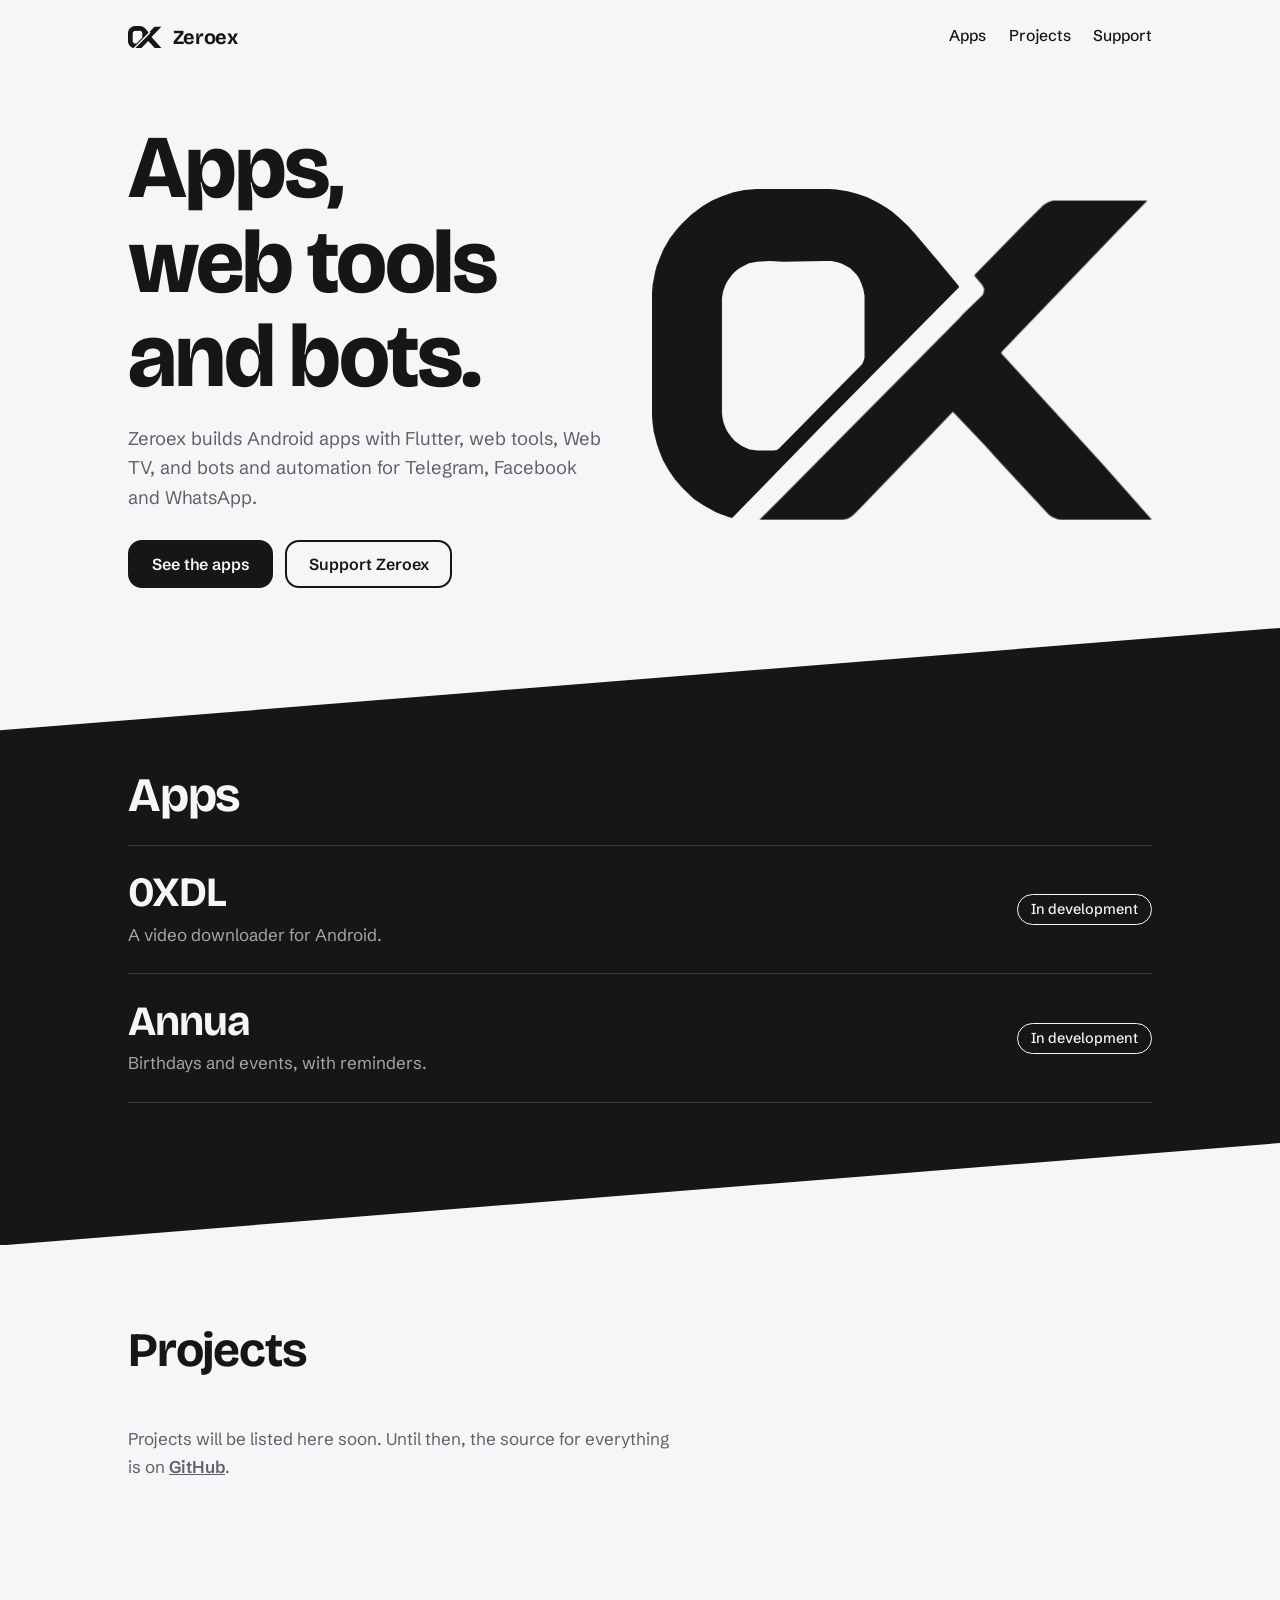
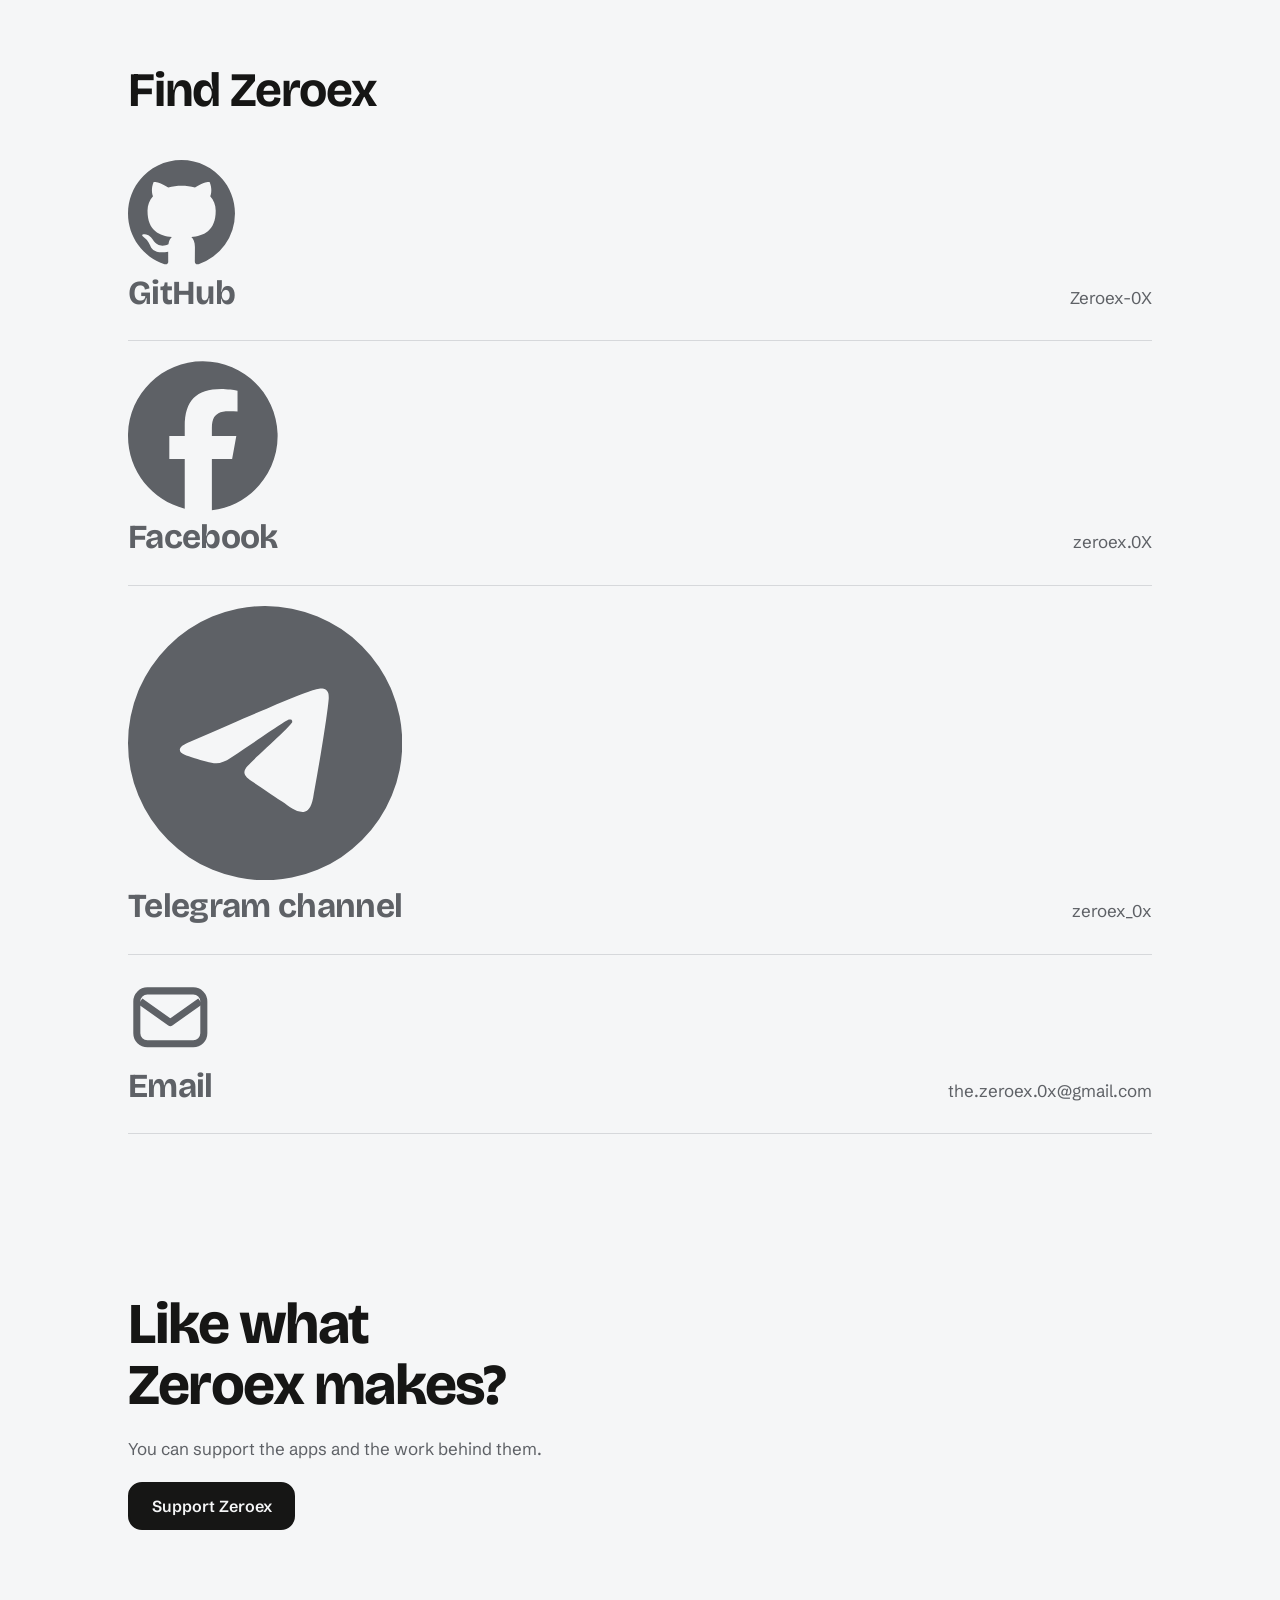
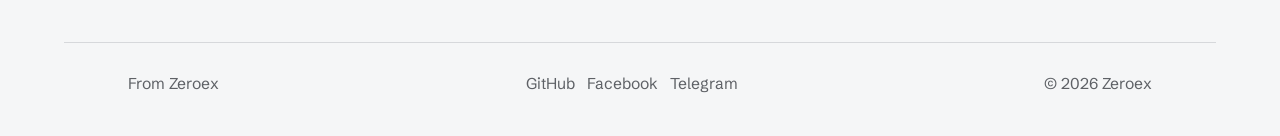
==== index.html @ acf9b27d "Update index.html with new title and descriptions" ====
<!doctype html>
<html lang="en">
<head>
<meta charset="utf-8">
<meta name="viewport" content="width=device-width, initial-scale=1">
<title>Zeroex — Apps, web tools and bots</title>
<meta name="description" content="Zeroex builds Android apps with Flutter, web tools, Web TV, and bots and automation for Telegram, Facebook and WhatsApp.">
<meta property="og:title" content="Zeroex — Apps, web tools and bots">
<meta property="og:description" content="Zeroex builds Android apps with Flutter, web tools, Web TV, and bots and automation for Telegram, Facebook and WhatsApp.">
<meta name="theme-color" content="#161615">
<link rel="icon" href="favicon.svg" type="image/svg+xml">
<link rel="preconnect" href="https://fonts.googleapis.com">
<link rel="preconnect" href="https://fonts.gstatic.com" crossorigin>
<link href="https://fonts.googleapis.com/css2?family=Bricolage+Grotesque:opsz,wght@12..96,500..800&family=Schibsted+Grotesk:wght@400..700&display=swap" rel="stylesheet">
<link rel="stylesheet" href="style.css">
</head>
<body>
<svg width="0" height="0" style="position:absolute" aria-hidden="true" focusable="false"><defs><path id="zo" fill-rule="evenodd" d="M391 15 L374 9 L355 4 L335 1 L322 0 L190 0 L168 2 L148 6 L127 13 L109 21 L92 31 L72 46 L54 63 L45 73 L32 90 L20 111 L13 128 L8 141 L5 153 L1 175 L0 189 L0 411 L1 425 L3 441 L9 464 L14 478 L20 493 L31 512 L42 528 L57 545 L76 563 L94 575 L116 587 L125 591 L143 597 L146 597 L303 436 L558 178 L556 175 L518 129 L480 84 L465 67 L449 52 L437 42 L426 34 L409 24ZM351 139 L360 144 L371 155 L376 162 L380 171 L384 183 L386 194 L386 306 L385 310 L383 315 L381 319 L231 471 L227 474 L221 475 L191 475 L177 473 L172 471 L163 467 L151 458 L145 452 L137 441 L134 435 L130 425 L128 416 L127 408 L127 205 L127 198 L129 186 L133 175 L137 167 L146 155 L153 148 L160 143 L168 139 L176 135 L191 132 L214 131 L238 132 L313 131 L326 131 L337 133 L345 136Z"/><path id="zx" d="M899 21 L734 21 L729 21 L722 23 L716 26 L711 29 L677 63 L586 156 L586 158 L598 172 L602 178 L603 181 L603 185 L602 189 L601 192 L564 228 L559 234 L232 564 L195 601 L346 601 L355 599 L361 596 L366 592 L377 581 L507 446 L546 405 L547 405 L604 465 L631 495 L721 592 L727 596 L737 600 L744 601 L908 601 L908 601 L818 499 L634 298 L636 295 L701 227 L844 78 L899 22Z"/></defs></svg><a class="skip" href="#main">Skip to content</a>
<header class="wrap top">
  <a class="brand" href="index.html" aria-label="Zeroex home">
    <svg viewBox="0 0 908 601" class="glyph" aria-hidden="true"><use href="#zo"/><use href="#zx"/></svg>
    <span>Zeroex</span>
  </a>
  <nav class="nav" aria-label="Main">
    <a href="index.html#apps">Apps</a>
    <a href="index.html#projects">Projects</a>
    <a href="support.html">Support</a>
  </nav>
</header>

<main id="main">
  <section class="wrap hero" aria-labelledby="h">
    <div>
      <h1 id="h">Apps, web tools and bots.</h1>
      <p>Zeroex builds Android apps with Flutter, web tools, Web TV, and bots and automation for Telegram, Facebook and WhatsApp.</p>
      <div class="actions">
        <a class="btn" href="#apps">See the apps</a>
        <a class="btn ghost" href="support.html">Support Zeroex</a>
      </div>
    </div>
    <svg class="hero-mark glyph" viewBox="0 0 908 601" role="img" aria-label="Zeroex logo">
      <g class="piece o"><use href="#zo"/></g>
      <g class="piece x"><use href="#zx"/></g>
    </svg>
  </section>

  <section class="band" id="apps" aria-labelledby="apps-h">
    <div class="wrap">
      <div class="sec-head"><h2 id="apps-h">Apps</h2></div>
      <ul class="rows" id="apps-list"></ul>
      <noscript><p class="muted">Turn on JavaScript to see the app list.</p></noscript>
    </div>
  </section>

  <section class="section wrap" id="projects" aria-labelledby="projects-h">
    <div class="sec-head"><h2 id="projects-h">Projects</h2></div>
    <ul class="rows" id="projects-list"></ul>
  </section>

  <section class="section wrap" id="find" aria-labelledby="find-h">
    <div class="sec-head"><h2 id="find-h">Find Zeroex</h2></div>
    <div>
      <a class="linkrow" href="https://github.com/Zeroex-0X" target="_blank" rel="noopener"><span class="lead"><svg class="ico" viewBox="0 0 16 16" aria-hidden="true"><path fill="currentColor" d="M8 0C3.58 0 0 3.58 0 8c0 3.54 2.29 6.53 5.47 7.59.4.07.55-.17.55-.38 0-.19-.01-.82-.01-1.49-2.01.37-2.53-.49-2.69-.94-.09-.23-.48-.94-.82-1.13-.28-.15-.68-.52-.01-.53.63-.01 1.08.58 1.23.82.72 1.21 1.87.87 2.33.66.07-.52.28-.87.51-1.07-1.78-.2-3.64-.89-3.64-3.95 0-.87.31-1.59.82-2.15-.08-.2-.36-1.02.08-2.12 0 0 .67-.21 2.2.82.64-.18 1.32-.27 2-.27.68 0 1.36.09 2 .27 1.53-1.04 2.2-.82 2.2-.82.44 1.1.16 1.92.08 2.12.51.56.82 1.27.82 2.15 0 3.07-1.87 3.75-3.65 3.95.29.25.54.73.54 1.48 0 1.07-.01 1.93-.01 2.2 0 .21.15.46.55.38A8.013 8.013 0 0016 8c0-4.42-3.58-8-8-8z"/></svg><strong>GitHub</strong></span><span class="handle">Zeroex-0X</span></a>
      <a class="linkrow" href="https://www.facebook.com/zeroex.0X" target="_blank" rel="noopener"><span class="lead"><svg class="ico" viewBox="0 0 24 24" aria-hidden="true"><path fill="currentColor" d="M9.101 23.691v-7.98H6.627v-3.667h2.474v-1.58c0-4.085 1.848-5.978 5.858-5.978.401 0 .955.042 1.468.103a8.68 8.68 0 0 1 1.141.195v3.325a8.623 8.623 0 0 0-.653-.036 26.805 26.805 0 0 0-.733-.009c-.707 0-1.259.096-1.675.309a1.686 1.686 0 0 0-.679.622c-.258.42-.374.995-.374 1.752v1.297h3.919l-.386 2.103-.287 1.564h-3.246v8.245C19.396 23.238 24 18.179 24 12.044c0-6.627-5.373-12-12-12s-12 5.373-12 12c0 5.628 3.874 10.35 9.101 11.647Z"/></svg><strong>Facebook</strong></span><span class="handle">zeroex.0X</span></a>
      <a class="linkrow" href="https://t.me/zeroex_0x" target="_blank" rel="noopener"><span class="lead"><svg class="ico" viewBox="0 0 24 24" aria-hidden="true"><path fill="currentColor" d="M11.944 0A12 12 0 0 0 0 12a12 12 0 0 0 12 12 12 12 0 0 0 12-12A12 12 0 0 0 12 0a12 12 0 0 0-.056 0zm4.962 7.224c.1-.002.321.023.465.14a.506.506 0 0 1 .171.325c.016.093.036.306.02.472-.18 1.898-.962 6.502-1.36 8.627-.168.9-.499 1.201-.82 1.23-.696.065-1.225-.46-1.9-.902-1.056-.693-1.653-1.124-2.678-1.8-1.185-.78-.417-1.21.258-1.91.177-.184 3.247-2.977 3.307-3.23.007-.032.014-.15-.056-.212s-.174-.041-.249-.024c-.106.024-1.793 1.14-5.061 3.345-.48.33-.913.49-1.302.48-.428-.008-1.252-.241-1.865-.44-.752-.245-1.349-.374-1.297-.789.027-.216.325-.437.893-.663 3.498-1.524 5.83-2.529 6.998-3.014 3.332-1.386 4.025-1.627 4.476-1.635z"/></svg><strong>Telegram channel</strong></span><span class="handle">zeroex_0x</span></a>
      <a class="linkrow" href="mailto:the.zeroex.0x@gmail.com"><span class="lead"><svg class="ico" viewBox="0 0 24 24" aria-hidden="true"><rect x="2.5" y="4.5" width="19" height="15" rx="3" fill="none" stroke="currentColor" stroke-width="2"/><path d="M3.5 7.5l8.5 6 8.5-6" fill="none" stroke="currentColor" stroke-width="2" stroke-linejoin="round"/></svg><strong>Email</strong></span><span class="handle">the.zeroex.0x@gmail.com</span></a>
    </div>
  </section>

  <section class="section wrap cta" aria-labelledby="cta-h">
    <h2 id="cta-h">Like what Zeroex makes?</h2>
    <p>You can support the apps and the work behind them.</p>
    <a class="btn" href="support.html">Support Zeroex</a>
  </section>
</main>
<footer class="wrap foot">
  <span>From Zeroex</span>
  <span><a href="https://github.com/Zeroex-0X" target="_blank" rel="noopener">GitHub</a> &nbsp; <a href="https://www.facebook.com/zeroex.0X" target="_blank" rel="noopener">Facebook</a> &nbsp; <a href="https://t.me/zeroex_0x" target="_blank" rel="noopener">Telegram</a></span>
  <span>© 2026 Zeroex</span>
</footer>

<script>
/* ============ EDIT HERE ============
   Apps: when an app is ready, put its download page in "link".
   Leave link as "" while it is still in development.            */
const APPS = [
  { name: "0XDL",  about: "A video downloader for Android.",     status: "In development", link: "" },
  { name: "Annua", about: "Birthdays and events, with reminders.", status: "In development", link: "" }
];

/* Projects: add one line per project.
   Example: { name: "Project name", about: "One line about it.", link: "https://github.com/Zeroex-0X/repo" } */
const PROJECTS = [];
/* =================================== */

function el(tag, cls, text) {
  const n = document.createElement(tag);
  if (cls) n.className = cls;
  if (text) n.textContent = text;
  return n;
}

function renderRow(item, actionLabel) {
  const li = el("li", "row");
  const left = el("div");
  left.appendChild(el("h3", "", item.name));
  left.appendChild(el("p", "muted", item.about));
  li.appendChild(left);
  if (item.link) {
    const a = el("a", "btn", actionLabel);
    a.href = item.link;
    a.target = "_blank";
    a.rel = "noopener";
    a.setAttribute("aria-label", actionLabel + " " + item.name);
    li.appendChild(a);
  } else if (item.status) {
    li.appendChild(el("span", "pill", item.status));
  }
  return li;
}

const appsList = document.getElementById("apps-list");
APPS.forEach(a => appsList.appendChild(renderRow(a, "Get the app")));

const projectsList = document.getElementById("projects-list");
if (PROJECTS.length) {
  PROJECTS.forEach(p => projectsList.appendChild(renderRow(p, "View project")));
} else {
  projectsList.replaceWith(Object.assign(el("p", "empty muted"), {
    innerHTML: 'Projects will be listed here soon. Until then, the source for everything is on <a href="https://github.com/Zeroex-0X" target="_blank" rel="noopener">GitHub</a>.'
  }));
}
</script>
</body>
</html>
---- style.css ----
:root{
  color-scheme: light dark;
  --paper:#F5F6F7; --ink:#161615; --muted:#5E6166; --line:#D6D8DB;
  --band:#161615; --on-band:#F5F6F7; --band-muted:#A3A7AD; --band-line:#36383C;
  --cut:clamp(40px,8vw,128px);
  --pad:clamp(1.25rem,5vw,4rem);
  --max:72rem;
  --radius:14px;
  --display:"Bricolage Grotesque","Segoe UI",system-ui,sans-serif;
  --body:"Schibsted Grotesk",system-ui,-apple-system,"Segoe UI",sans-serif;
}
@media (prefers-color-scheme:dark){
  :root{
    --paper:#161615; --ink:#F2F3F4; --muted:#A0A4AA; --line:#32343A;
    --band:#F2F3F4; --on-band:#161615; --band-muted:#55585E; --band-line:#CDCFD3;
  }
}
*,*::before,*::after{box-sizing:border-box}
html{-webkit-text-size-adjust:100%;scroll-behavior:smooth}
body{margin:0;background:var(--paper);color:var(--ink);font-family:var(--body);font-size:1.0625rem;line-height:1.6;-webkit-font-smoothing:antialiased}
a{color:inherit}
h1,h2,h3{font-family:var(--display);margin:0;line-height:1.05;letter-spacing:-.025em}
p{margin:0}
.wrap{max-width:var(--max);margin-inline:auto;padding-inline:var(--pad)}
.skip{position:absolute;left:-999px;top:0;background:var(--ink);color:var(--paper);padding:.6rem 1rem;z-index:10}
.skip:focus{left:0}
:focus-visible{outline:3px solid currentColor;outline-offset:3px;border-radius:6px}
svg{display:block}
.glyph{fill:currentColor}

/* header */
.top{display:flex;align-items:center;justify-content:space-between;gap:1rem;padding-block:1.1rem}
.brand{display:inline-flex;align-items:center;gap:.7rem;text-decoration:none;font-family:var(--display);font-weight:700;font-size:1.25rem;letter-spacing:-.02em}
.brand svg{width:2.1rem;height:auto}
.nav{display:flex;gap:clamp(.8rem,3vw,1.4rem);font-weight:500;font-size:.98rem}
.nav a{text-decoration:none;padding:.35rem 0;border-bottom:2px solid transparent}
.nav a:hover,.nav a[aria-current="page"]{border-bottom-color:currentColor}

/* hero */
.hero{display:grid;gap:1.5rem;align-items:center;padding-block:clamp(1rem,4vw,3rem) calc(var(--cut) + 2.5rem)}
.hero-mark{width:min(78%,17rem);justify-self:start}
.hero h1{font-size:clamp(2.7rem,8.4vw,5.6rem);font-weight:750;max-width:11ch;text-wrap:balance}
.hero p{margin-top:1.25rem;max-width:30rem;color:var(--muted);font-size:1.15rem}
.actions{display:flex;flex-wrap:wrap;gap:.75rem;margin-top:1.75rem}
@media (min-width:56rem){
  .hero{grid-template-columns:1fr 1.05fr;gap:3rem}
  .hero-mark{order:2;width:100%;max-width:38rem;justify-self:end}
}

/* buttons */
.btn{--btn-bg:var(--ink);--btn-fg:var(--paper);display:inline-flex;align-items:center;justify-content:center;padding:.8rem 1.35rem;min-height:3rem;border-radius:var(--radius);background:var(--btn-bg);color:var(--btn-fg);border:2px solid var(--btn-bg);font:600 1rem/1 var(--body);text-decoration:none;cursor:pointer}
.btn:hover{opacity:.88}
.btn.ghost{background:transparent;color:var(--btn-bg)}
.band .btn{--btn-bg:var(--on-band);--btn-fg:var(--band)}
.pill{display:inline-block;justify-self:start;border:1.5px solid currentColor;border-radius:999px;padding:.2rem .8rem;font-size:.9rem;font-weight:500;white-space:nowrap}

/* ribbon band (echoes the slash in the logo) */
.band{background:var(--band);color:var(--on-band);clip-path:polygon(0 var(--cut),100% 0,100% calc(100% - var(--cut)),0 100%);margin-top:calc(var(--cut) * -1);padding-block:calc(var(--cut) + 2.5rem)}
.band .muted{color:var(--band-muted)}
.sec-head{display:flex;align-items:baseline;justify-content:space-between;gap:1rem;margin-bottom:1.5rem}
.sec-head h2{font-size:clamp(2rem,5vw,3rem);font-weight:700}
.rows{list-style:none;margin:0;padding:0;border-top:1.5px solid var(--line)}
.band .rows{border-top-color:var(--band-line)}
.row{display:grid;gap:.9rem 2rem;align-items:center;padding-block:1.6rem;border-bottom:1.5px solid var(--line)}
.band .row{border-bottom-color:var(--band-line)}
.row h3{font-size:clamp(1.8rem,4.5vw,2.6rem);font-weight:700}
.row .muted{margin-top:.35rem;max-width:30rem}
@media (min-width:44rem){.row{grid-template-columns:1fr auto}}

/* generic sections */
.section{padding-block:clamp(2.5rem,7vw,5rem)}
.muted{color:var(--muted)}
.empty{padding-block:1.6rem;max-width:34rem}
.empty a{font-weight:600}

/* find / link rows */
.linkrow{display:flex;justify-content:space-between;gap:1rem;align-items:baseline;padding-block:1.25rem;border-bottom:1.5px solid var(--line);text-decoration:none}
.linkrow strong{font-family:var(--display);font-size:clamp(1.5rem,4vw,2.1rem);font-weight:700;letter-spacing:-.02em}
.linkrow span{color:var(--muted);overflow-wrap:anywhere;text-align:right}
.linkrow:hover strong{text-decoration:underline;text-underline-offset:.25em;text-decoration-thickness:2px}

/* support teaser */
.cta{display:grid;gap:1.25rem;justify-items:start}
.cta h2{font-size:clamp(2.1rem,6vw,3.6rem);font-weight:750;max-width:16ch;text-wrap:balance}
.cta p{max-width:30rem;color:var(--muted)}

/* support page */
.page-title{padding-block:clamp(1.5rem,5vw,3.5rem) 2rem}
.page-title h1{font-size:clamp(2.6rem,8vw,5rem);font-weight:750}
.page-title p{margin-top:1rem;max-width:32rem;color:var(--muted);font-size:1.15rem}
.method{display:grid;gap:1rem 2rem;align-items:center;padding-block:1.75rem;border-bottom:1.5px solid var(--line)}
.method h2{font-size:clamp(1.7rem,4.5vw,2.4rem);font-weight:700}
.method p{margin-top:.35rem;color:var(--muted);max-width:30rem}
@media (min-width:44rem){.method{grid-template-columns:1fr auto}}
.ways{margin:0;padding-left:1.2rem;max-width:34rem}
.ways li{margin-bottom:.5rem}

/* footer */
.foot{border-top:1.5px solid var(--line);margin-top:2rem;padding-block:1.75rem 2.5rem;display:flex;flex-wrap:wrap;justify-content:space-between;gap:.75rem 2rem;color:var(--muted);font-size:.98rem}
.foot a{text-decoration:none}
.foot a:hover{text-decoration:underline}

/* the one motion: the two halves slide along the cut and meet */
@media (prefers-reduced-motion:no-preference){
  .piece{animation-duration:1.1s;animation-timing-function:cubic-bezier(.16,.84,.24,1);animation-fill-mode:both}
  .piece.o{animation-name:from-o}
  .piece.x{animation-name:from-x}
  @keyframes from-o{from{transform:translate(-110px,110px);opacity:0}to{transform:none;opacity:1}}
  @keyframes from-x{from{transform:translate(110px,-110px);opacity:0}to{transform:none;opacity:1}}
}
@media (prefers-reduced-motion:reduce){html{scroll-behavior:auto}}
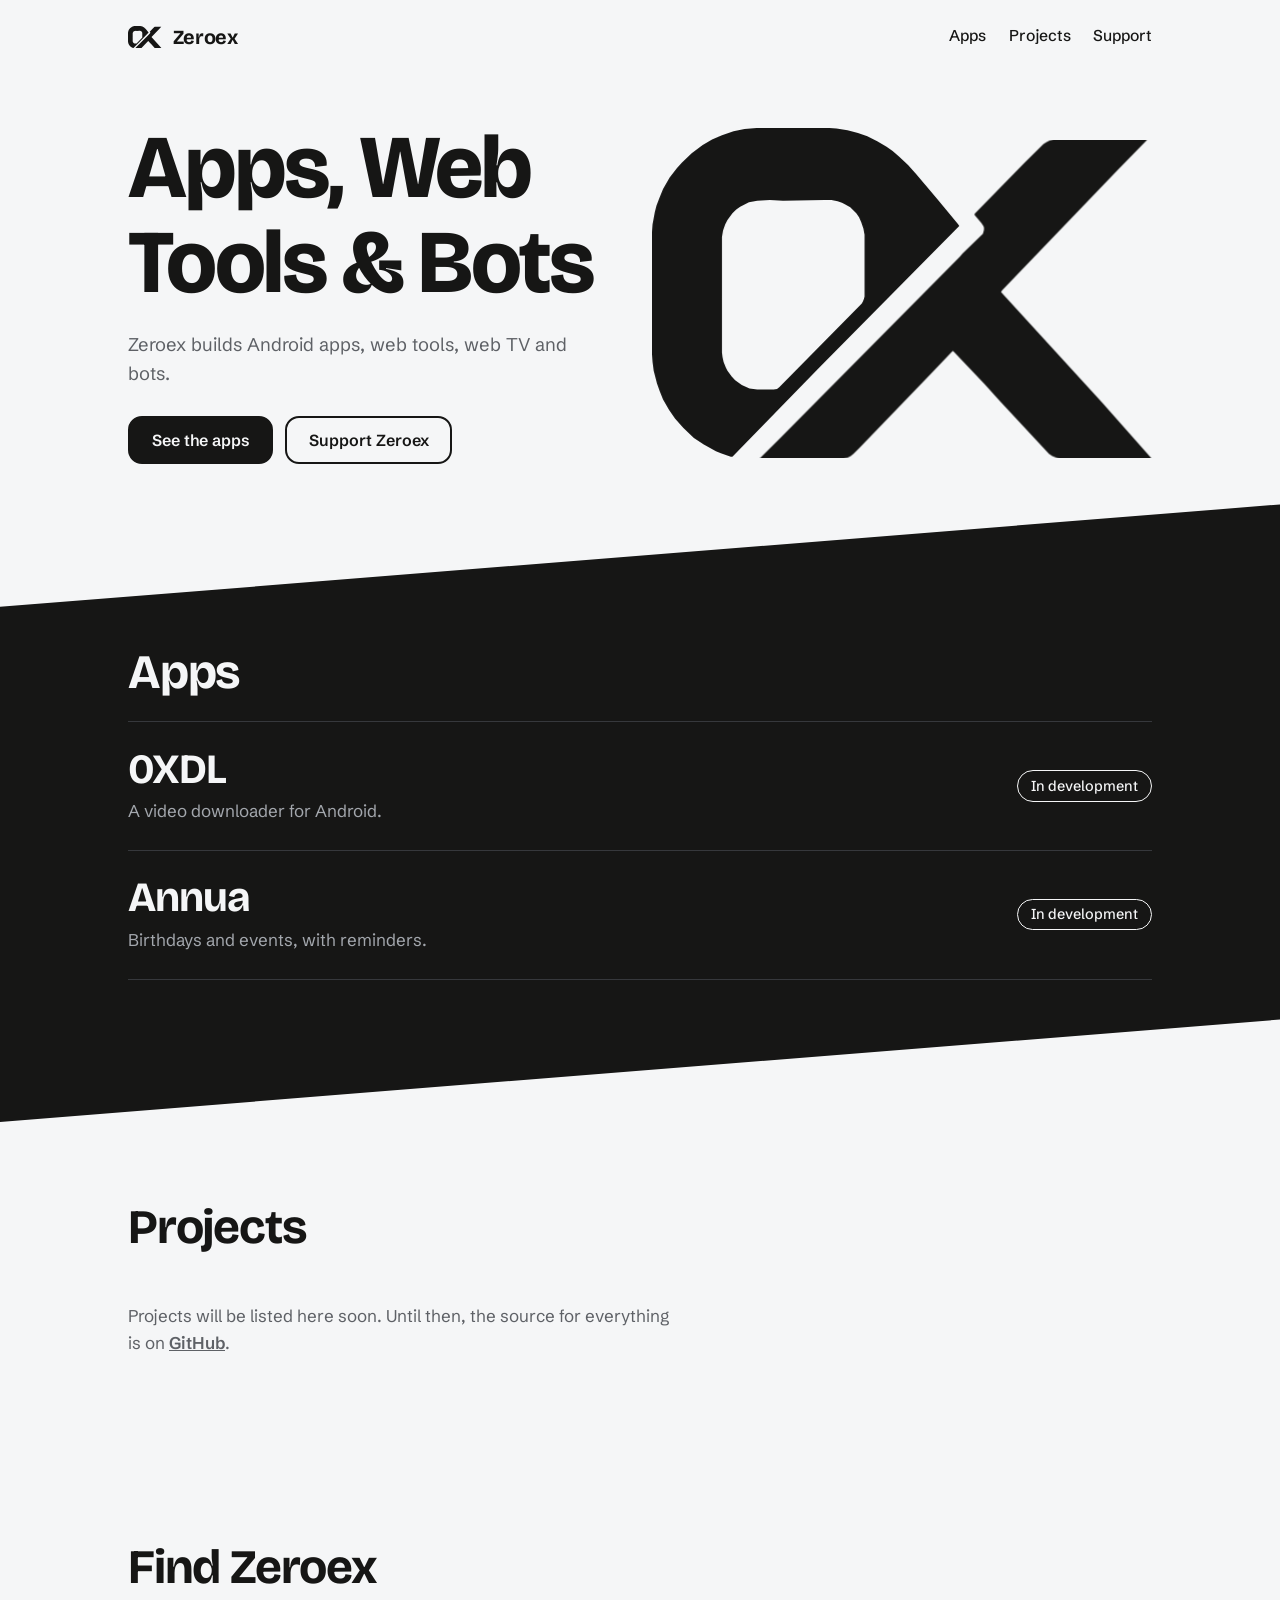
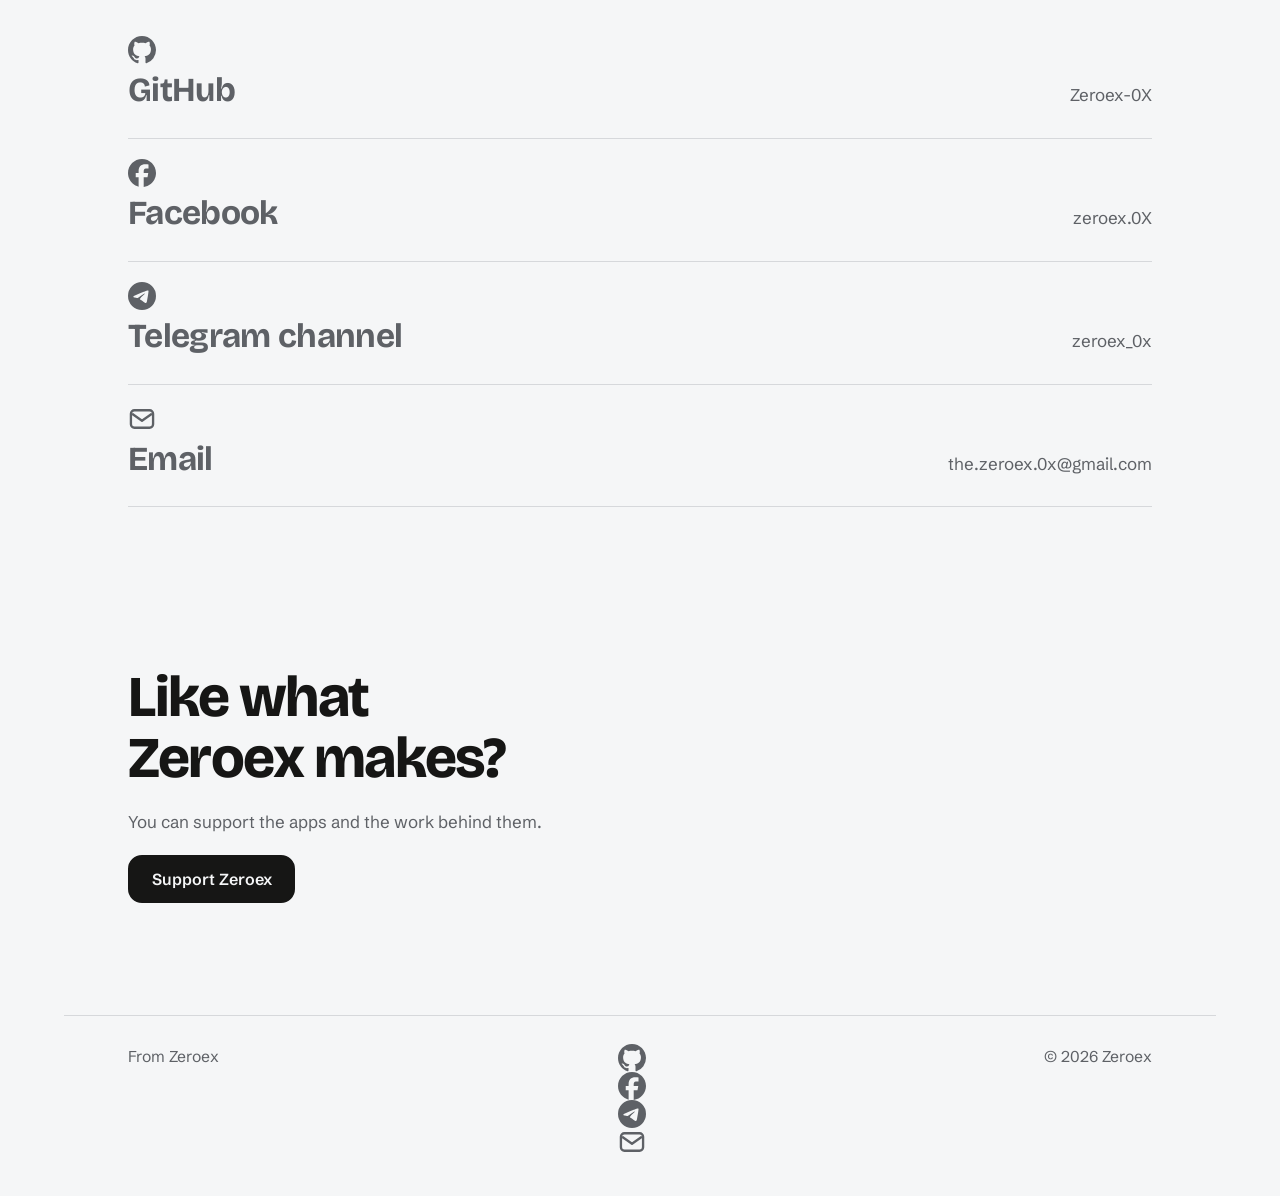
==== commit c2ca5a88: "Revise title, meta description, and content text Updated title and meta description for clarity and " ====
--- a/index.html
+++ b/index.html
@@ -3,10 +3,10 @@
 <head>
 <meta charset="utf-8">
 <meta name="viewport" content="width=device-width, initial-scale=1">
-<title>Zeroex — Apps, web tools and bots</title>
-<meta name="description" content="Zeroex builds Android apps with Flutter, web tools, Web TV, and bots and automation for Telegram, Facebook and WhatsApp.">
+<title>Zeroex</title>
+<meta name="description" content="Zeroex builds Android apps with Flutter, web tools, web TV, and bots for Telegram, Facebook and WhatsApp.">
 <meta property="og:title" content="Zeroex — Apps, web tools and bots">
-<meta property="og:description" content="Zeroex builds Android apps with Flutter, web tools, Web TV, and bots and automation for Telegram, Facebook and WhatsApp.">
+<meta property="og:description" content="Zeroex builds Android apps with Flutter, web tools, web TV, and bots for Telegram, Facebook and WhatsApp.">
 <meta name="theme-color" content="#161615">
 <link rel="icon" href="favicon.svg" type="image/svg+xml">
 <link rel="preconnect" href="https://fonts.googleapis.com">
@@ -31,8 +31,8 @@
 <main id="main">
   <section class="wrap hero" aria-labelledby="h">
     <div>
-      <h1 id="h">Apps, web tools and bots.</h1>
-      <p>Zeroex builds Android apps with Flutter, web tools, Web TV, and bots and automation for Telegram, Facebook and WhatsApp.</p>
+      <h1 id="h">Apps, Web Tools & Bots</h1>
+      <p>Zeroex builds Android apps, web tools, web TV and bots.</p>
       <div class="actions">
         <a class="btn" href="#apps">See the apps</a>
         <a class="btn ghost" href="support.html">Support Zeroex</a>
@@ -60,10 +60,10 @@
   <section class="section wrap" id="find" aria-labelledby="find-h">
     <div class="sec-head"><h2 id="find-h">Find Zeroex</h2></div>
     <div>
-      <a class="linkrow" href="https://github.com/Zeroex-0X" target="_blank" rel="noopener"><span class="lead"><svg class="ico" viewBox="0 0 16 16" aria-hidden="true"><path fill="currentColor" d="M8 0C3.58 0 0 3.58 0 8c0 3.54 2.29 6.53 5.47 7.59.4.07.55-.17.55-.38 0-.19-.01-.82-.01-1.49-2.01.37-2.53-.49-2.69-.94-.09-.23-.48-.94-.82-1.13-.28-.15-.68-.52-.01-.53.63-.01 1.08.58 1.23.82.72 1.21 1.87.87 2.33.66.07-.52.28-.87.51-1.07-1.78-.2-3.64-.89-3.64-3.95 0-.87.31-1.59.82-2.15-.08-.2-.36-1.02.08-2.12 0 0 .67-.21 2.2.82.64-.18 1.32-.27 2-.27.68 0 1.36.09 2 .27 1.53-1.04 2.2-.82 2.2-.82.44 1.1.16 1.92.08 2.12.51.56.82 1.27.82 2.15 0 3.07-1.87 3.75-3.65 3.95.29.25.54.73.54 1.48 0 1.07-.01 1.93-.01 2.2 0 .21.15.46.55.38A8.013 8.013 0 0016 8c0-4.42-3.58-8-8-8z"/></svg><strong>GitHub</strong></span><span class="handle">Zeroex-0X</span></a>
-      <a class="linkrow" href="https://www.facebook.com/zeroex.0X" target="_blank" rel="noopener"><span class="lead"><svg class="ico" viewBox="0 0 24 24" aria-hidden="true"><path fill="currentColor" d="M9.101 23.691v-7.98H6.627v-3.667h2.474v-1.58c0-4.085 1.848-5.978 5.858-5.978.401 0 .955.042 1.468.103a8.68 8.68 0 0 1 1.141.195v3.325a8.623 8.623 0 0 0-.653-.036 26.805 26.805 0 0 0-.733-.009c-.707 0-1.259.096-1.675.309a1.686 1.686 0 0 0-.679.622c-.258.42-.374.995-.374 1.752v1.297h3.919l-.386 2.103-.287 1.564h-3.246v8.245C19.396 23.238 24 18.179 24 12.044c0-6.627-5.373-12-12-12s-12 5.373-12 12c0 5.628 3.874 10.35 9.101 11.647Z"/></svg><strong>Facebook</strong></span><span class="handle">zeroex.0X</span></a>
-      <a class="linkrow" href="https://t.me/zeroex_0x" target="_blank" rel="noopener"><span class="lead"><svg class="ico" viewBox="0 0 24 24" aria-hidden="true"><path fill="currentColor" d="M11.944 0A12 12 0 0 0 0 12a12 12 0 0 0 12 12 12 12 0 0 0 12-12A12 12 0 0 0 12 0a12 12 0 0 0-.056 0zm4.962 7.224c.1-.002.321.023.465.14a.506.506 0 0 1 .171.325c.016.093.036.306.02.472-.18 1.898-.962 6.502-1.36 8.627-.168.9-.499 1.201-.82 1.23-.696.065-1.225-.46-1.9-.902-1.056-.693-1.653-1.124-2.678-1.8-1.185-.78-.417-1.21.258-1.91.177-.184 3.247-2.977 3.307-3.23.007-.032.014-.15-.056-.212s-.174-.041-.249-.024c-.106.024-1.793 1.14-5.061 3.345-.48.33-.913.49-1.302.48-.428-.008-1.252-.241-1.865-.44-.752-.245-1.349-.374-1.297-.789.027-.216.325-.437.893-.663 3.498-1.524 5.83-2.529 6.998-3.014 3.332-1.386 4.025-1.627 4.476-1.635z"/></svg><strong>Telegram channel</strong></span><span class="handle">zeroex_0x</span></a>
-      <a class="linkrow" href="mailto:the.zeroex.0x@gmail.com"><span class="lead"><svg class="ico" viewBox="0 0 24 24" aria-hidden="true"><rect x="2.5" y="4.5" width="19" height="15" rx="3" fill="none" stroke="currentColor" stroke-width="2"/><path d="M3.5 7.5l8.5 6 8.5-6" fill="none" stroke="currentColor" stroke-width="2" stroke-linejoin="round"/></svg><strong>Email</strong></span><span class="handle">the.zeroex.0x@gmail.com</span></a>
+      <a class="linkrow" href="https://github.com/Zeroex-0X" target="_blank" rel="noopener"><span class="lead"><svg class="ico" width="28" height="28" viewBox="0 0 16 16" aria-hidden="true"><path fill="currentColor" d="M8 0C3.58 0 0 3.58 0 8c0 3.54 2.29 6.53 5.47 7.59.4.07.55-.17.55-.38 0-.19-.01-.82-.01-1.49-2.01.37-2.53-.49-2.69-.94-.09-.23-.48-.94-.82-1.13-.28-.15-.68-.52-.01-.53.63-.01 1.08.58 1.23.82.72 1.21 1.87.87 2.33.66.07-.52.28-.87.51-1.07-1.78-.2-3.64-.89-3.64-3.95 0-.87.31-1.59.82-2.15-.08-.2-.36-1.02.08-2.12 0 0 .67-.21 2.2.82.64-.18 1.32-.27 2-.27.68 0 1.36.09 2 .27 1.53-1.04 2.2-.82 2.2-.82.44 1.1.16 1.92.08 2.12.51.56.82 1.27.82 2.15 0 3.07-1.87 3.75-3.65 3.95.29.25.54.73.54 1.48 0 1.07-.01 1.93-.01 2.2 0 .21.15.46.55.38A8.013 8.013 0 0016 8c0-4.42-3.58-8-8-8z"/></svg><strong>GitHub</strong></span><span class="handle">Zeroex-0X</span></a>
+      <a class="linkrow" href="https://www.facebook.com/zeroex.0X" target="_blank" rel="noopener"><span class="lead"><svg class="ico" width="28" height="28" viewBox="0 0 24 24" aria-hidden="true"><path fill="currentColor" d="M9.101 23.691v-7.98H6.627v-3.667h2.474v-1.58c0-4.085 1.848-5.978 5.858-5.978.401 0 .955.042 1.468.103a8.68 8.68 0 0 1 1.141.195v3.325a8.623 8.623 0 0 0-.653-.036 26.805 26.805 0 0 0-.733-.009c-.707 0-1.259.096-1.675.309a1.686 1.686 0 0 0-.679.622c-.258.42-.374.995-.374 1.752v1.297h3.919l-.386 2.103-.287 1.564h-3.246v8.245C19.396 23.238 24 18.179 24 12.044c0-6.627-5.373-12-12-12s-12 5.373-12 12c0 5.628 3.874 10.35 9.101 11.647Z"/></svg><strong>Facebook</strong></span><span class="handle">zeroex.0X</span></a>
+      <a class="linkrow" href="https://t.me/zeroex_0x" target="_blank" rel="noopener"><span class="lead"><svg class="ico" width="28" height="28" viewBox="0 0 24 24" aria-hidden="true"><path fill="currentColor" d="M11.944 0A12 12 0 0 0 0 12a12 12 0 0 0 12 12 12 12 0 0 0 12-12A12 12 0 0 0 12 0a12 12 0 0 0-.056 0zm4.962 7.224c.1-.002.321.023.465.14a.506.506 0 0 1 .171.325c.016.093.036.306.02.472-.18 1.898-.962 6.502-1.36 8.627-.168.9-.499 1.201-.82 1.23-.696.065-1.225-.46-1.9-.902-1.056-.693-1.653-1.124-2.678-1.8-1.185-.78-.417-1.21.258-1.91.177-.184 3.247-2.977 3.307-3.23.007-.032.014-.15-.056-.212s-.174-.041-.249-.024c-.106.024-1.793 1.14-5.061 3.345-.48.33-.913.49-1.302.48-.428-.008-1.252-.241-1.865-.44-.752-.245-1.349-.374-1.297-.789.027-.216.325-.437.893-.663 3.498-1.524 5.83-2.529 6.998-3.014 3.332-1.386 4.025-1.627 4.476-1.635z"/></svg><strong>Telegram channel</strong></span><span class="handle">zeroex_0x</span></a>
+      <a class="linkrow" href="mailto:the.zeroex.0x@gmail.com"><span class="lead"><svg class="ico" width="28" height="28" viewBox="0 0 24 24" aria-hidden="true"><rect x="2.5" y="4.5" width="19" height="15" rx="3" fill="none" stroke="currentColor" stroke-width="2"/><path d="M3.5 7.5l8.5 6 8.5-6" fill="none" stroke="currentColor" stroke-width="2" stroke-linejoin="round"/></svg><strong>Email</strong></span><span class="handle">the.zeroex.0x@gmail.com</span></a>
     </div>
   </section>
 
@@ -75,7 +75,12 @@
 </main>
 <footer class="wrap foot">
   <span>From Zeroex</span>
-  <span><a href="https://github.com/Zeroex-0X" target="_blank" rel="noopener">GitHub</a> &nbsp; <a href="https://www.facebook.com/zeroex.0X" target="_blank" rel="noopener">Facebook</a> &nbsp; <a href="https://t.me/zeroex_0x" target="_blank" rel="noopener">Telegram</a></span>
+  <span class="foot-icons">
+    <a href="https://github.com/Zeroex-0X" target="_blank" rel="noopener" aria-label="GitHub"><svg class="ico" width="28" height="28" viewBox="0 0 16 16" aria-hidden="true"><path fill="currentColor" d="M8 0C3.58 0 0 3.58 0 8c0 3.54 2.29 6.53 5.47 7.59.4.07.55-.17.55-.38 0-.19-.01-.82-.01-1.49-2.01.37-2.53-.49-2.69-.94-.09-.23-.48-.94-.82-1.13-.28-.15-.68-.52-.01-.53.63-.01 1.08.58 1.23.82.72 1.21 1.87.87 2.33.66.07-.52.28-.87.51-1.07-1.78-.2-3.64-.89-3.64-3.95 0-.87.31-1.59.82-2.15-.08-.2-.36-1.02.08-2.12 0 0 .67-.21 2.2.82.64-.18 1.32-.27 2-.27.68 0 1.36.09 2 .27 1.53-1.04 2.2-.82 2.2-.82.44 1.1.16 1.92.08 2.12.51.56.82 1.27.82 2.15 0 3.07-1.87 3.75-3.65 3.95.29.25.54.73.54 1.48 0 1.07-.01 1.93-.01 2.2 0 .21.15.46.55.38A8.013 8.013 0 0016 8c0-4.42-3.58-8-8-8z"/></svg></a>
+    <a href="https://www.facebook.com/zeroex.0X" target="_blank" rel="noopener" aria-label="Facebook"><svg class="ico" width="28" height="28" viewBox="0 0 24 24" aria-hidden="true"><path fill="currentColor" d="M9.101 23.691v-7.98H6.627v-3.667h2.474v-1.58c0-4.085 1.848-5.978 5.858-5.978.401 0 .955.042 1.468.103a8.68 8.68 0 0 1 1.141.195v3.325a8.623 8.623 0 0 0-.653-.036 26.805 26.805 0 0 0-.733-.009c-.707 0-1.259.096-1.675.309a1.686 1.686 0 0 0-.679.622c-.258.42-.374.995-.374 1.752v1.297h3.919l-.386 2.103-.287 1.564h-3.246v8.245C19.396 23.238 24 18.179 24 12.044c0-6.627-5.373-12-12-12s-12 5.373-12 12c0 5.628 3.874 10.35 9.101 11.647Z"/></svg></a>
+    <a href="https://t.me/zeroex_0x" target="_blank" rel="noopener" aria-label="Telegram"><svg class="ico" width="28" height="28" viewBox="0 0 24 24" aria-hidden="true"><path fill="currentColor" d="M11.944 0A12 12 0 0 0 0 12a12 12 0 0 0 12 12 12 12 0 0 0 12-12A12 12 0 0 0 12 0a12 12 0 0 0-.056 0zm4.962 7.224c.1-.002.321.023.465.14a.506.506 0 0 1 .171.325c.016.093.036.306.02.472-.18 1.898-.962 6.502-1.36 8.627-.168.9-.499 1.201-.82 1.23-.696.065-1.225-.46-1.9-.902-1.056-.693-1.653-1.124-2.678-1.8-1.185-.78-.417-1.21.258-1.91.177-.184 3.247-2.977 3.307-3.23.007-.032.014-.15-.056-.212s-.174-.041-.249-.024c-.106.024-1.793 1.14-5.061 3.345-.48.33-.913.49-1.302.48-.428-.008-1.252-.241-1.865-.44-.752-.245-1.349-.374-1.297-.789.027-.216.325-.437.893-.663 3.498-1.524 5.83-2.529 6.998-3.014 3.332-1.386 4.025-1.627 4.476-1.635z"/></svg></a>
+    <a href="mailto:the.zeroex.0x@gmail.com" aria-label="Email"><svg class="ico" width="28" height="28" viewBox="0 0 24 24" aria-hidden="true"><rect x="2.5" y="4.5" width="19" height="15" rx="3" fill="none" stroke="currentColor" stroke-width="2"/><path d="M3.5 7.5l8.5 6 8.5-6" fill="none" stroke="currentColor" stroke-width="2" stroke-linejoin="round"/></svg></a>
+  </span>
   <span>© 2026 Zeroex</span>
 </footer>
 
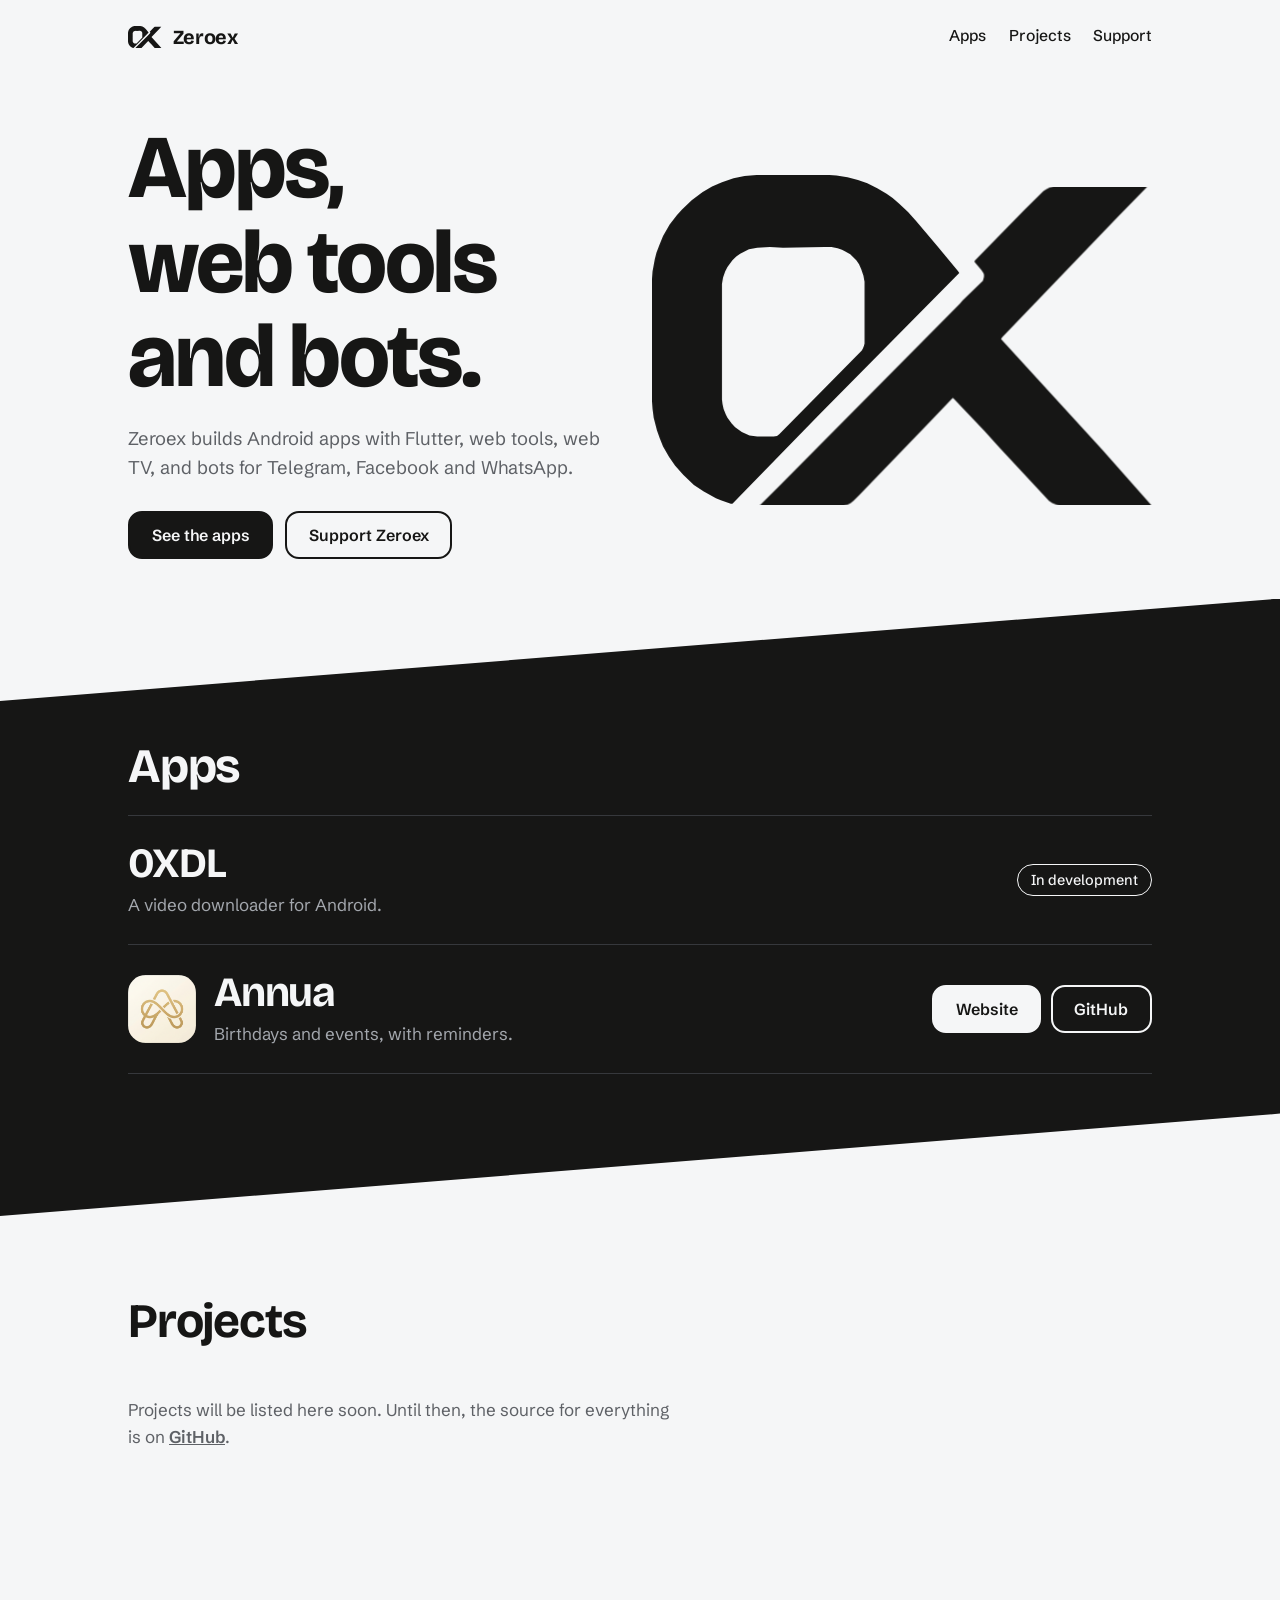
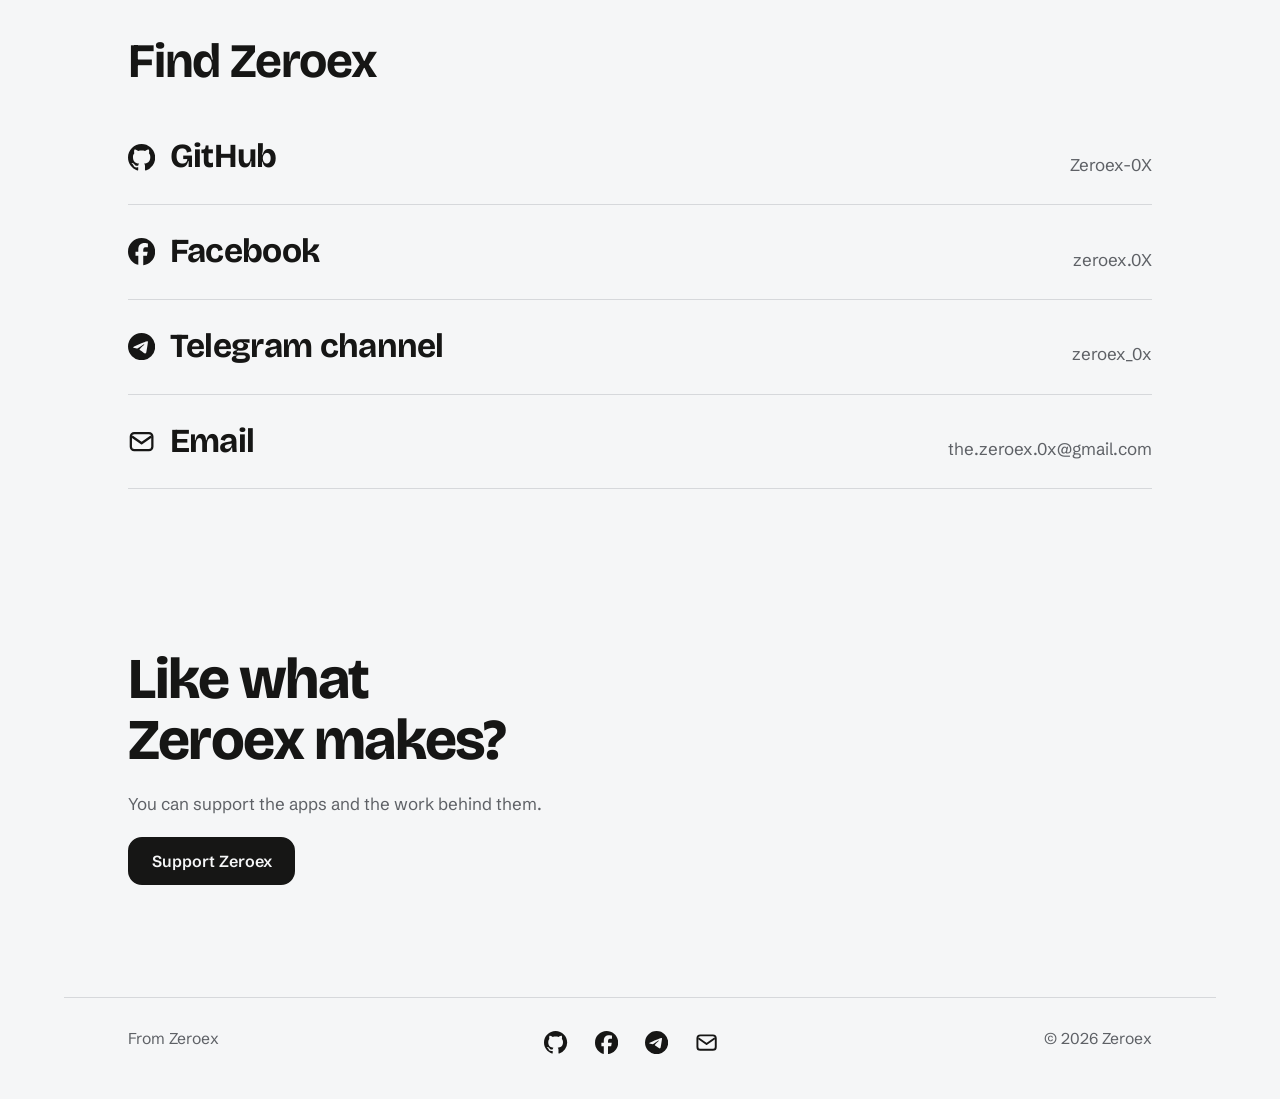
==== commit 312026f5: "Annua Linked" ====
--- a/index.html
+++ b/index.html
@@ -3,7 +3,7 @@
 <head>
 <meta charset="utf-8">
 <meta name="viewport" content="width=device-width, initial-scale=1">
-<title>Zeroex</title>
+<title>Zeroex — Apps, web tools and bots</title>
 <meta name="description" content="Zeroex builds Android apps with Flutter, web tools, web TV, and bots for Telegram, Facebook and WhatsApp.">
 <meta property="og:title" content="Zeroex — Apps, web tools and bots">
 <meta property="og:description" content="Zeroex builds Android apps with Flutter, web tools, web TV, and bots for Telegram, Facebook and WhatsApp.">
@@ -31,8 +31,8 @@
 <main id="main">
   <section class="wrap hero" aria-labelledby="h">
     <div>
-      <h1 id="h">Apps, Web Tools & Bots</h1>
-      <p>Zeroex builds Android apps, web tools, web TV and bots.</p>
+      <h1 id="h">Apps, web tools and bots.</h1>
+      <p>Zeroex builds Android apps with Flutter, web tools, web TV, and bots for Telegram, Facebook and WhatsApp.</p>
       <div class="actions">
         <a class="btn" href="#apps">See the apps</a>
         <a class="btn ghost" href="support.html">Support Zeroex</a>
@@ -86,11 +86,16 @@
 
 <script>
 /* ============ EDIT HERE ============
-   Apps: when an app is ready, put its download page in "link".
-   Leave link as "" while it is still in development.            */
+   Apps: when an app is ready, put its page in "link" (one button)
+   or use "links" (several buttons, see Annua). Leave link as "" while in development.
+   "icon" is optional: put the icon file name (uploaded in the repo).            */
 const APPS = [
   { name: "0XDL",  about: "A video downloader for Android.",     status: "In development", link: "" },
-  { name: "Annua", about: "Birthdays and events, with reminders.", status: "In development", link: "" }
+  { name: "Annua", about: "Birthdays and events, with reminders.", icon: "icon-annua.png",
+    links: [
+      { label: "Website", url: "https://zeroex-0x.github.io/Annua/" },
+      { label: "GitHub",  url: "https://github.com/Zeroex-0X/Annua" }
+    ] }
 ];
 
 /* Projects: add one line per project.
@@ -107,17 +112,28 @@
 
 function renderRow(item, actionLabel) {
   const li = el("li", "row");
+  const main = el("div", "row-main");
+  if (item.icon) {
+    const img = el("img", "app-icon");
+    img.src = item.icon; img.alt = ""; img.width = 68; img.height = 68;
+    main.appendChild(img);
+  }
   const left = el("div");
   left.appendChild(el("h3", "", item.name));
   left.appendChild(el("p", "muted", item.about));
-  li.appendChild(left);
-  if (item.link) {
-    const a = el("a", "btn", actionLabel);
-    a.href = item.link;
-    a.target = "_blank";
-    a.rel = "noopener";
-    a.setAttribute("aria-label", actionLabel + " " + item.name);
-    li.appendChild(a);
+  main.appendChild(left);
+  li.appendChild(main);
+
+  const links = item.links || (item.link ? [{ label: actionLabel, url: item.link }] : []);
+  if (links.length) {
+    const box = el("div", "row-actions");
+    links.forEach((l, i) => {
+      const a = el("a", i === 0 ? "btn" : "btn ghost", l.label);
+      a.href = l.url; a.target = "_blank"; a.rel = "noopener";
+      a.setAttribute("aria-label", l.label + " – " + item.name);
+      box.appendChild(a);
+    });
+    li.appendChild(box);
   } else if (item.status) {
     li.appendChild(el("span", "pill", item.status));
   }
--- a/style.css
+++ b/style.css
@@ -39,7 +39,7 @@
 /* hero */
 .hero{display:grid;gap:1.5rem;align-items:center;padding-block:clamp(1rem,4vw,3rem) calc(var(--cut) + 2.5rem)}
 .hero-mark{width:min(78%,17rem);justify-self:start}
-.hero h1{font-size:clamp(2.7rem,8.4vw,5.6rem);font-weight:750;max-width:11ch;text-wrap:balance}
+.hero h1{font-size:clamp(2.7rem,8.4vw,5.6rem);font-weight:750;max-width:12ch;text-wrap:balance}
 .hero p{margin-top:1.25rem;max-width:30rem;color:var(--muted);font-size:1.15rem}
 .actions{display:flex;flex-wrap:wrap;gap:.75rem;margin-top:1.75rem}
 @media (min-width:56rem){
@@ -67,6 +67,9 @@
 .row .muted{margin-top:.35rem;max-width:30rem}
 @media (min-width:44rem){.row{grid-template-columns:1fr auto}}
 
+.row-main{display:flex;align-items:center;gap:1.1rem}
+.app-icon{width:4.25rem;height:4.25rem;border-radius:1.1rem;flex:none;object-fit:cover}
+.row-actions{display:flex;flex-wrap:wrap;gap:.6rem}
 /* generic sections */
 .section{padding-block:clamp(2.5rem,7vw,5rem)}
 .muted{color:var(--muted)}
@@ -75,8 +78,11 @@
 
 /* find / link rows */
 .linkrow{display:flex;justify-content:space-between;gap:1rem;align-items:baseline;padding-block:1.25rem;border-bottom:1.5px solid var(--line);text-decoration:none}
+.linkrow .lead{display:inline-flex;align-items:center;gap:.9rem}
+.ico{width:1.7rem;height:1.7rem;flex:none}
 .linkrow strong{font-family:var(--display);font-size:clamp(1.5rem,4vw,2.1rem);font-weight:700;letter-spacing:-.02em}
-.linkrow span{color:var(--muted);overflow-wrap:anywhere;text-align:right}
+.linkrow .handle{color:var(--muted);overflow-wrap:anywhere;text-align:right;min-width:0}
+@media (max-width:34rem){.linkrow{flex-direction:column;gap:.2rem}.linkrow .handle{text-align:left;padding-left:2.6rem}}
 .linkrow:hover strong{text-decoration:underline;text-underline-offset:.25em;text-decoration-thickness:2px}
 
 /* support teaser */
@@ -99,6 +105,10 @@
 .foot{border-top:1.5px solid var(--line);margin-top:2rem;padding-block:1.75rem 2.5rem;display:flex;flex-wrap:wrap;justify-content:space-between;gap:.75rem 2rem;color:var(--muted);font-size:.98rem}
 .foot a{text-decoration:none}
 .foot a:hover{text-decoration:underline}
+.foot-icons{display:inline-flex;gap:1.1rem;align-items:center}
+.foot-icons a{display:inline-flex;padding:.3rem;color:var(--ink)}
+.foot-icons .ico{width:1.45rem;height:1.45rem}
+.foot-icons a:hover{opacity:.7}
 
 /* the one motion: the two halves slide along the cut and meet */
 @media (prefers-reduced-motion:no-preference){
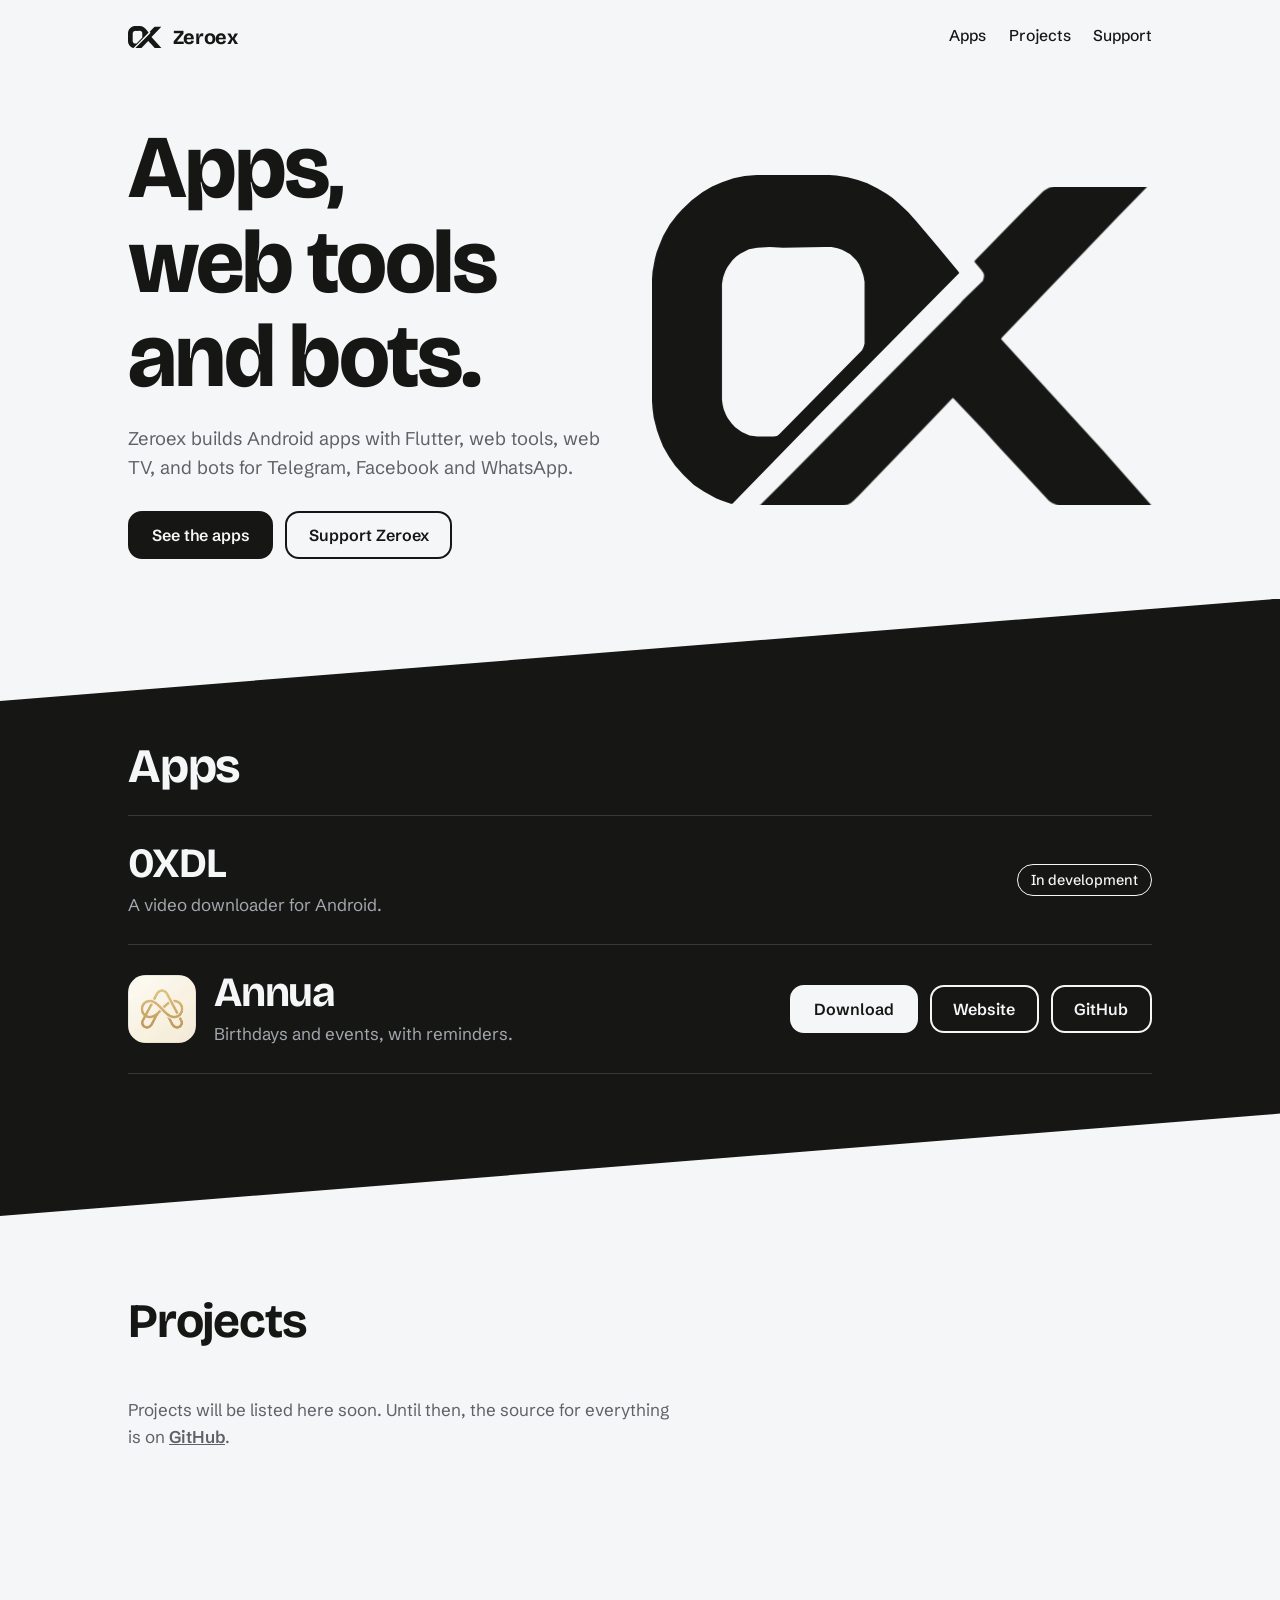
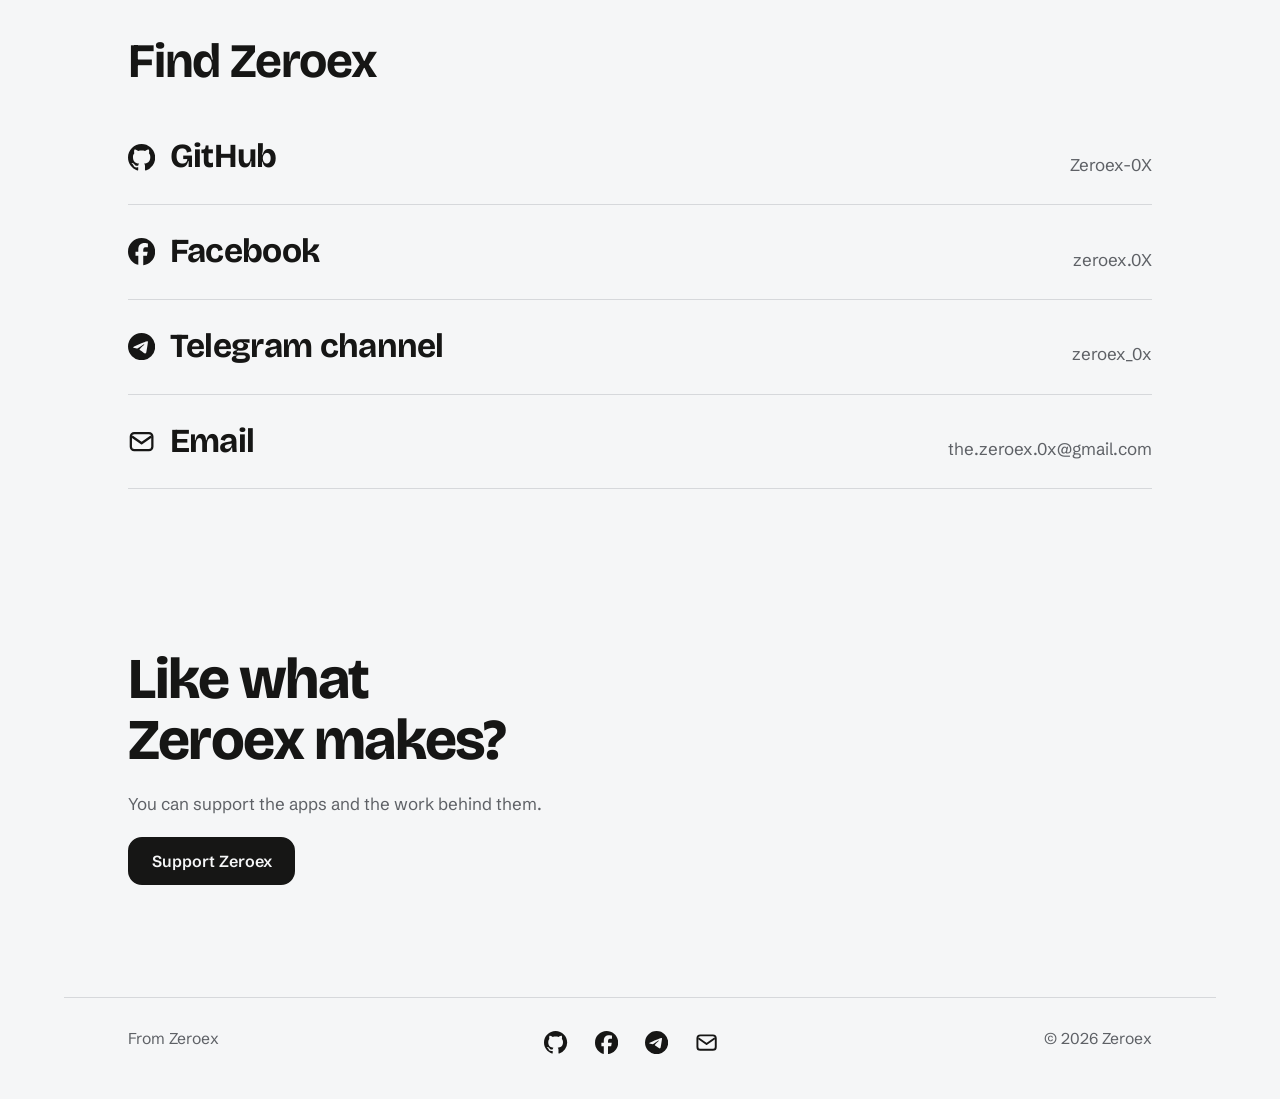
==== commit b19bf813: "Annua Added And File Structure Fix" ====
--- a/index.html
+++ b/index.html
@@ -8,11 +8,11 @@
 <meta property="og:title" content="Zeroex — Apps, web tools and bots">
 <meta property="og:description" content="Zeroex builds Android apps with Flutter, web tools, web TV, and bots for Telegram, Facebook and WhatsApp.">
 <meta name="theme-color" content="#161615">
-<link rel="icon" href="favicon.svg" type="image/svg+xml">
+<link rel="icon" href="img/favicon.svg" type="image/svg+xml">
 <link rel="preconnect" href="https://fonts.googleapis.com">
 <link rel="preconnect" href="https://fonts.gstatic.com" crossorigin>
 <link href="https://fonts.googleapis.com/css2?family=Bricolage+Grotesque:opsz,wght@12..96,500..800&family=Schibsted+Grotesk:wght@400..700&display=swap" rel="stylesheet">
-<link rel="stylesheet" href="style.css">
+<link rel="stylesheet" href="css/style.css?v=4">
 </head>
 <body>
 <svg width="0" height="0" style="position:absolute" aria-hidden="true" focusable="false"><defs><path id="zo" fill-rule="evenodd" d="M391 15 L374 9 L355 4 L335 1 L322 0 L190 0 L168 2 L148 6 L127 13 L109 21 L92 31 L72 46 L54 63 L45 73 L32 90 L20 111 L13 128 L8 141 L5 153 L1 175 L0 189 L0 411 L1 425 L3 441 L9 464 L14 478 L20 493 L31 512 L42 528 L57 545 L76 563 L94 575 L116 587 L125 591 L143 597 L146 597 L303 436 L558 178 L556 175 L518 129 L480 84 L465 67 L449 52 L437 42 L426 34 L409 24ZM351 139 L360 144 L371 155 L376 162 L380 171 L384 183 L386 194 L386 306 L385 310 L383 315 L381 319 L231 471 L227 474 L221 475 L191 475 L177 473 L172 471 L163 467 L151 458 L145 452 L137 441 L134 435 L130 425 L128 416 L127 408 L127 205 L127 198 L129 186 L133 175 L137 167 L146 155 L153 148 L160 143 L168 139 L176 135 L191 132 L214 131 L238 132 L313 131 L326 131 L337 133 L345 136Z"/><path id="zx" d="M899 21 L734 21 L729 21 L722 23 L716 26 L711 29 L677 63 L586 156 L586 158 L598 172 L602 178 L603 181 L603 185 L602 189 L601 192 L564 228 L559 234 L232 564 L195 601 L346 601 L355 599 L361 596 L366 592 L377 581 L507 446 L546 405 L547 405 L604 465 L631 495 L721 592 L727 596 L737 600 L744 601 L908 601 L908 601 L818 499 L634 298 L636 295 L701 227 L844 78 L899 22Z"/></defs></svg><a class="skip" href="#main">Skip to content</a>
@@ -46,7 +46,7 @@
 
   <section class="band" id="apps" aria-labelledby="apps-h">
     <div class="wrap">
-      <div class="sec-head"><h2 id="apps-h">Apps</h2></div>
+      <div class="sec-head"><h2 id="apps-h">Apps</h2><p class="muted" id="total" aria-live="polite"></p></div>
       <ul class="rows" id="apps-list"></ul>
       <noscript><p class="muted">Turn on JavaScript to see the app list.</p></noscript>
     </div>
@@ -84,73 +84,7 @@
   <span>© 2026 Zeroex</span>
 </footer>
 
-<script>
-/* ============ EDIT HERE ============
-   Apps: when an app is ready, put its page in "link" (one button)
-   or use "links" (several buttons, see Annua). Leave link as "" while in development.
-   "icon" is optional: put the icon file name (uploaded in the repo).            */
-const APPS = [
-  { name: "0XDL",  about: "A video downloader for Android.",     status: "In development", link: "" },
-  { name: "Annua", about: "Birthdays and events, with reminders.", icon: "icon-annua.png",
-    links: [
-      { label: "Website", url: "https://zeroex-0x.github.io/Annua/" },
-      { label: "GitHub",  url: "https://github.com/Zeroex-0X/Annua" }
-    ] }
-];
-
-/* Projects: add one line per project.
-   Example: { name: "Project name", about: "One line about it.", link: "https://github.com/Zeroex-0X/repo" } */
-const PROJECTS = [];
-/* =================================== */
-
-function el(tag, cls, text) {
-  const n = document.createElement(tag);
-  if (cls) n.className = cls;
-  if (text) n.textContent = text;
-  return n;
-}
-
-function renderRow(item, actionLabel) {
-  const li = el("li", "row");
-  const main = el("div", "row-main");
-  if (item.icon) {
-    const img = el("img", "app-icon");
-    img.src = item.icon; img.alt = ""; img.width = 68; img.height = 68;
-    main.appendChild(img);
-  }
-  const left = el("div");
-  left.appendChild(el("h3", "", item.name));
-  left.appendChild(el("p", "muted", item.about));
-  main.appendChild(left);
-  li.appendChild(main);
-
-  const links = item.links || (item.link ? [{ label: actionLabel, url: item.link }] : []);
-  if (links.length) {
-    const box = el("div", "row-actions");
-    links.forEach((l, i) => {
-      const a = el("a", i === 0 ? "btn" : "btn ghost", l.label);
-      a.href = l.url; a.target = "_blank"; a.rel = "noopener";
-      a.setAttribute("aria-label", l.label + " – " + item.name);
-      box.appendChild(a);
-    });
-    li.appendChild(box);
-  } else if (item.status) {
-    li.appendChild(el("span", "pill", item.status));
-  }
-  return li;
-}
-
-const appsList = document.getElementById("apps-list");
-APPS.forEach(a => appsList.appendChild(renderRow(a, "Get the app")));
-
-const projectsList = document.getElementById("projects-list");
-if (PROJECTS.length) {
-  PROJECTS.forEach(p => projectsList.appendChild(renderRow(p, "View project")));
-} else {
-  projectsList.replaceWith(Object.assign(el("p", "empty muted"), {
-    innerHTML: 'Projects will be listed here soon. Until then, the source for everything is on <a href="https://github.com/Zeroex-0X" target="_blank" rel="noopener">GitHub</a>.'
-  }));
-}
-</script>
+<script src="js/data.js"></script>
+<script src="js/home.js"></script>
 </body>
 </html>
--- a/css/style.css
+++ b/css/style.css
@@ -0,0 +1,124 @@
+:root{
+  color-scheme: light dark;
+  --paper:#F5F6F7; --ink:#161615; --muted:#5E6166; --line:#D6D8DB;
+  --band:#161615; --on-band:#F5F6F7; --band-muted:#A3A7AD; --band-line:#36383C;
+  --cut:clamp(40px,8vw,128px);
+  --pad:clamp(1.25rem,5vw,4rem);
+  --max:72rem;
+  --radius:14px;
+  --display:"Bricolage Grotesque","Segoe UI",system-ui,sans-serif;
+  --body:"Schibsted Grotesk",system-ui,-apple-system,"Segoe UI",sans-serif;
+}
+@media (prefers-color-scheme:dark){
+  :root{
+    --paper:#161615; --ink:#F2F3F4; --muted:#A0A4AA; --line:#32343A;
+    --band:#F2F3F4; --on-band:#161615; --band-muted:#55585E; --band-line:#CDCFD3;
+  }
+}
+*,*::before,*::after{box-sizing:border-box}
+html{-webkit-text-size-adjust:100%;scroll-behavior:smooth}
+body{margin:0;background:var(--paper);color:var(--ink);font-family:var(--body);font-size:1.0625rem;line-height:1.6;-webkit-font-smoothing:antialiased}
+a{color:inherit}
+h1,h2,h3{font-family:var(--display);margin:0;line-height:1.05;letter-spacing:-.025em}
+p{margin:0}
+.wrap{max-width:var(--max);margin-inline:auto;padding-inline:var(--pad)}
+.skip{position:absolute;left:-999px;top:0;background:var(--ink);color:var(--paper);padding:.6rem 1rem;z-index:10}
+.skip:focus{left:0}
+:focus-visible{outline:3px solid currentColor;outline-offset:3px;border-radius:6px}
+svg{display:block}
+.glyph{fill:currentColor}
+
+/* header */
+.top{display:flex;align-items:center;justify-content:space-between;gap:1rem;padding-block:1.1rem}
+.brand{display:inline-flex;align-items:center;gap:.7rem;text-decoration:none;font-family:var(--display);font-weight:700;font-size:1.25rem;letter-spacing:-.02em}
+.brand svg{width:2.1rem;height:auto}
+.nav{display:flex;gap:clamp(.8rem,3vw,1.4rem);font-weight:500;font-size:.98rem}
+.nav a{text-decoration:none;padding:.35rem 0;border-bottom:2px solid transparent}
+.nav a:hover,.nav a[aria-current="page"]{border-bottom-color:currentColor}
+
+/* hero */
+.hero{display:grid;gap:1.5rem;align-items:center;padding-block:clamp(1rem,4vw,3rem) calc(var(--cut) + 2.5rem)}
+.hero-mark{width:min(78%,17rem);justify-self:start}
+.hero h1{font-size:clamp(2.7rem,8.4vw,5.6rem);font-weight:750;max-width:12ch;text-wrap:balance}
+.hero p{margin-top:1.25rem;max-width:30rem;color:var(--muted);font-size:1.15rem}
+.actions{display:flex;flex-wrap:wrap;gap:.75rem;margin-top:1.75rem}
+@media (min-width:56rem){
+  .hero{grid-template-columns:1fr 1.05fr;gap:3rem}
+  .hero-mark{order:2;width:100%;max-width:38rem;justify-self:end}
+}
+
+/* buttons */
+.btn{--btn-bg:var(--ink);--btn-fg:var(--paper);display:inline-flex;align-items:center;justify-content:center;padding:.8rem 1.35rem;min-height:3rem;border-radius:var(--radius);background:var(--btn-bg);color:var(--btn-fg);border:2px solid var(--btn-bg);font:600 1rem/1 var(--body);text-decoration:none;cursor:pointer}
+.btn:hover{opacity:.88}
+.btn.ghost{background:transparent;color:var(--btn-bg)}
+.band .btn{--btn-bg:var(--on-band);--btn-fg:var(--band)}
+.pill{display:inline-block;justify-self:start;border:1.5px solid currentColor;border-radius:999px;padding:.2rem .8rem;font-size:.9rem;font-weight:500;white-space:nowrap}
+
+/* ribbon band (echoes the slash in the logo) */
+.band{background:var(--band);color:var(--on-band);clip-path:polygon(0 var(--cut),100% 0,100% calc(100% - var(--cut)),0 100%);margin-top:calc(var(--cut) * -1);padding-block:calc(var(--cut) + 2.5rem)}
+.band .muted{color:var(--band-muted)}
+.sec-head{display:flex;align-items:baseline;justify-content:space-between;gap:1rem;margin-bottom:1.5rem}
+.sec-head h2{font-size:clamp(2rem,5vw,3rem);font-weight:700}
+.rows{list-style:none;margin:0;padding:0;border-top:1.5px solid var(--line)}
+.band .rows{border-top-color:var(--band-line)}
+.row{display:grid;gap:.9rem 2rem;align-items:center;padding-block:1.6rem;border-bottom:1.5px solid var(--line)}
+.band .row{border-bottom-color:var(--band-line)}
+.row h3{font-size:clamp(1.8rem,4.5vw,2.6rem);font-weight:700}
+.row .muted{margin-top:.35rem;max-width:30rem}
+@media (min-width:44rem){.row{grid-template-columns:1fr auto}}
+
+.row-main{display:flex;align-items:center;gap:1.1rem}
+.app-icon{width:4.25rem;height:4.25rem;border-radius:1.1rem;flex:none;object-fit:cover}
+.row-actions{display:flex;flex-wrap:wrap;gap:.75rem}
+.meta{margin-top:.5rem;font-size:.92rem}
+.meta:empty{display:none}
+.sec-head .muted{font-size:.95rem}
+/* generic sections */
+.section{padding-block:clamp(2.5rem,7vw,5rem)}
+.muted{color:var(--muted)}
+.empty{padding-block:1.6rem;max-width:34rem}
+.empty a{font-weight:600}
+
+/* find / link rows */
+.linkrow{display:flex;justify-content:space-between;gap:1rem;align-items:baseline;padding-block:1.25rem;border-bottom:1.5px solid var(--line);text-decoration:none}
+.linkrow .lead{display:inline-flex;align-items:center;gap:.9rem}
+.ico{width:1.7rem;height:1.7rem;flex:none}
+.linkrow strong{font-family:var(--display);font-size:clamp(1.5rem,4vw,2.1rem);font-weight:700;letter-spacing:-.02em}
+.linkrow .handle{color:var(--muted);overflow-wrap:anywhere;text-align:right;min-width:0}
+@media (max-width:34rem){.linkrow{flex-direction:column;gap:.2rem}.linkrow .handle{text-align:left;padding-left:2.6rem}}
+.linkrow:hover strong{text-decoration:underline;text-underline-offset:.25em;text-decoration-thickness:2px}
+
+/* support teaser */
+.cta{display:grid;gap:1.25rem;justify-items:start}
+.cta h2{font-size:clamp(2.1rem,6vw,3.6rem);font-weight:750;max-width:16ch;text-wrap:balance}
+.cta p{max-width:30rem;color:var(--muted)}
+
+/* support page */
+.page-title{padding-block:clamp(1.5rem,5vw,3.5rem) 2rem}
+.page-title h1{font-size:clamp(2.6rem,8vw,5rem);font-weight:750}
+.page-title p{margin-top:1rem;max-width:32rem;color:var(--muted);font-size:1.15rem}
+.method{display:grid;gap:1rem 2rem;align-items:center;padding-block:1.75rem;border-bottom:1.5px solid var(--line)}
+.method h2{font-size:clamp(1.7rem,4.5vw,2.4rem);font-weight:700}
+.method p{margin-top:.35rem;color:var(--muted);max-width:30rem}
+@media (min-width:44rem){.method{grid-template-columns:1fr auto}}
+.ways{margin:0;padding-left:1.2rem;max-width:34rem}
+.ways li{margin-bottom:.5rem}
+
+/* footer */
+.foot{border-top:1.5px solid var(--line);margin-top:2rem;padding-block:1.75rem 2.5rem;display:flex;flex-wrap:wrap;justify-content:space-between;gap:.75rem 2rem;color:var(--muted);font-size:.98rem}
+.foot a{text-decoration:none}
+.foot a:hover{text-decoration:underline}
+.foot-icons{display:inline-flex;gap:1.1rem;align-items:center}
+.foot-icons a{display:inline-flex;padding:.3rem;color:var(--ink)}
+.foot-icons .ico{width:1.45rem;height:1.45rem}
+.foot-icons a:hover{opacity:.7}
+
+/* the one motion: the two halves slide along the cut and meet */
+@media (prefers-reduced-motion:no-preference){
+  .piece{animation-duration:1.1s;animation-timing-function:cubic-bezier(.16,.84,.24,1);animation-fill-mode:both}
+  .piece.o{animation-name:from-o}
+  .piece.x{animation-name:from-x}
+  @keyframes from-o{from{transform:translate(-110px,110px);opacity:0}to{transform:none;opacity:1}}
+  @keyframes from-x{from{transform:translate(110px,-110px);opacity:0}to{transform:none;opacity:1}}
+}
+@media (prefers-reduced-motion:reduce){html{scroll-behavior:auto}}
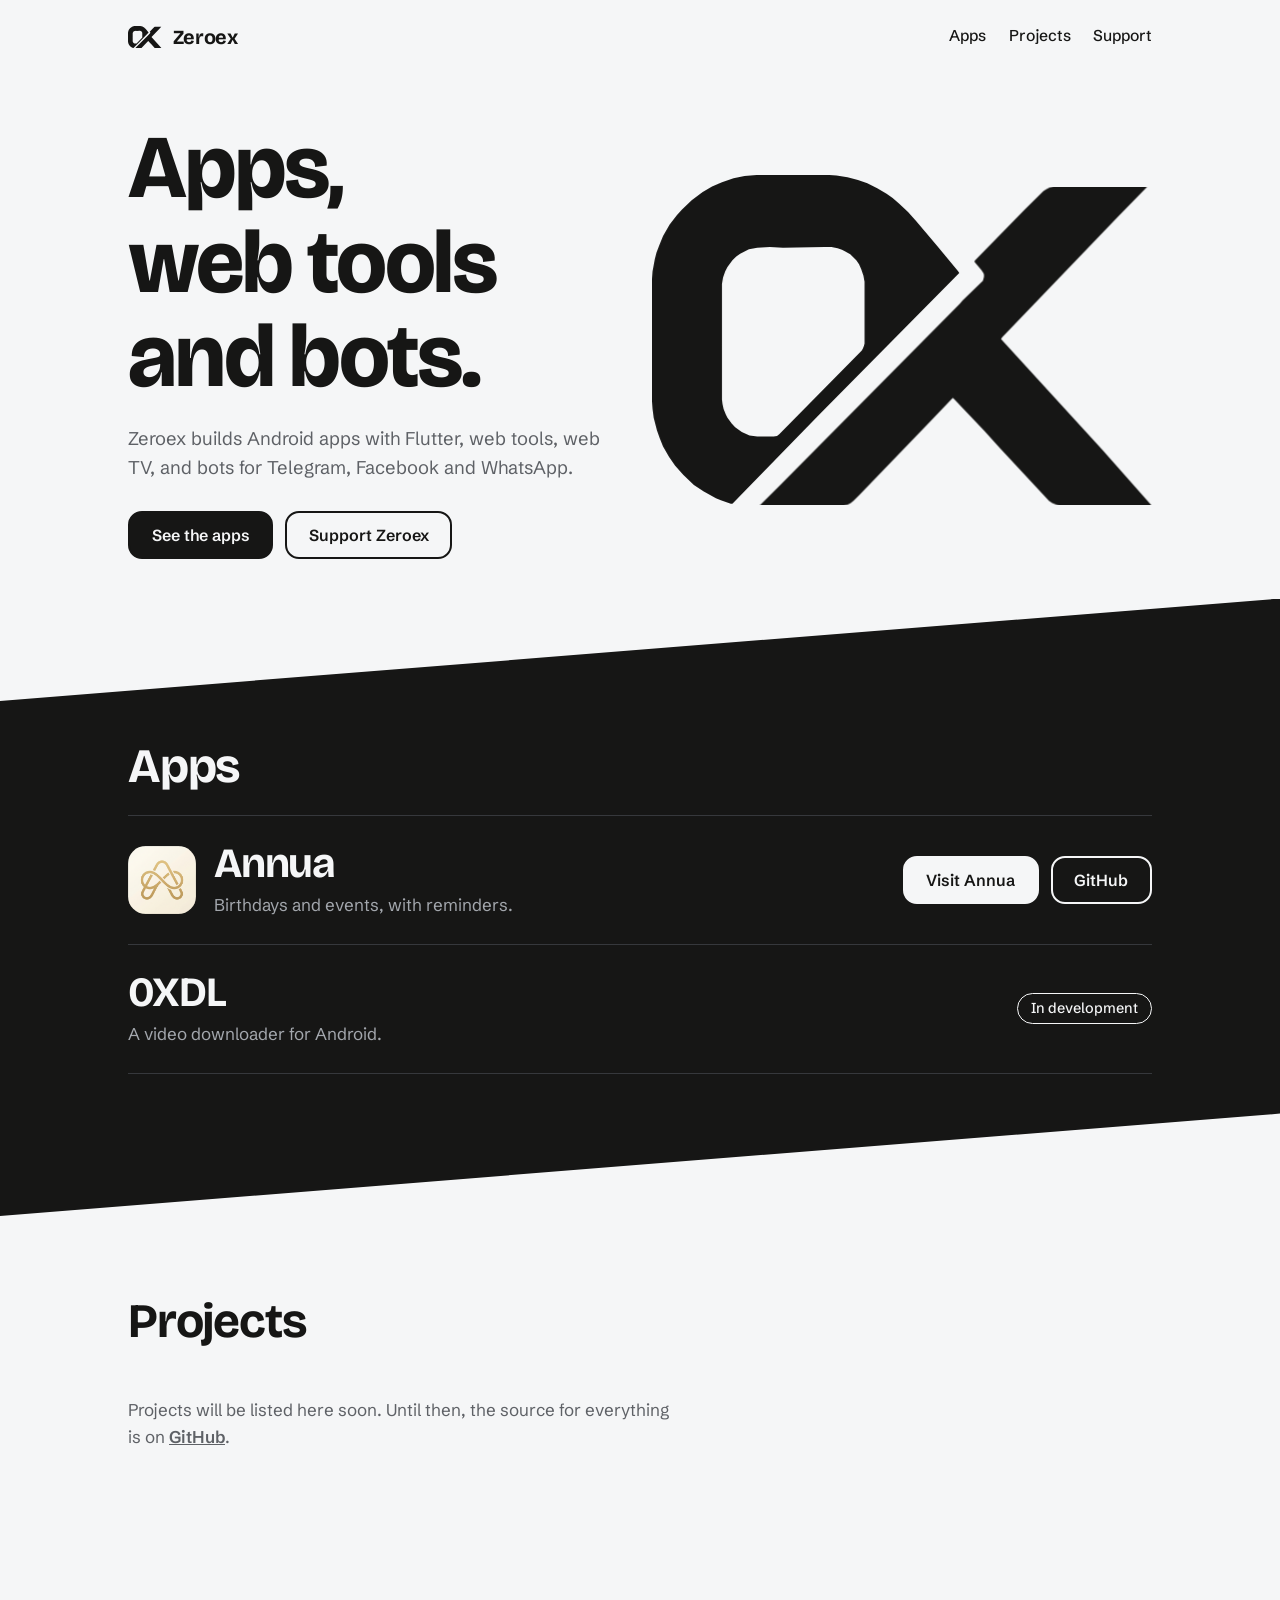
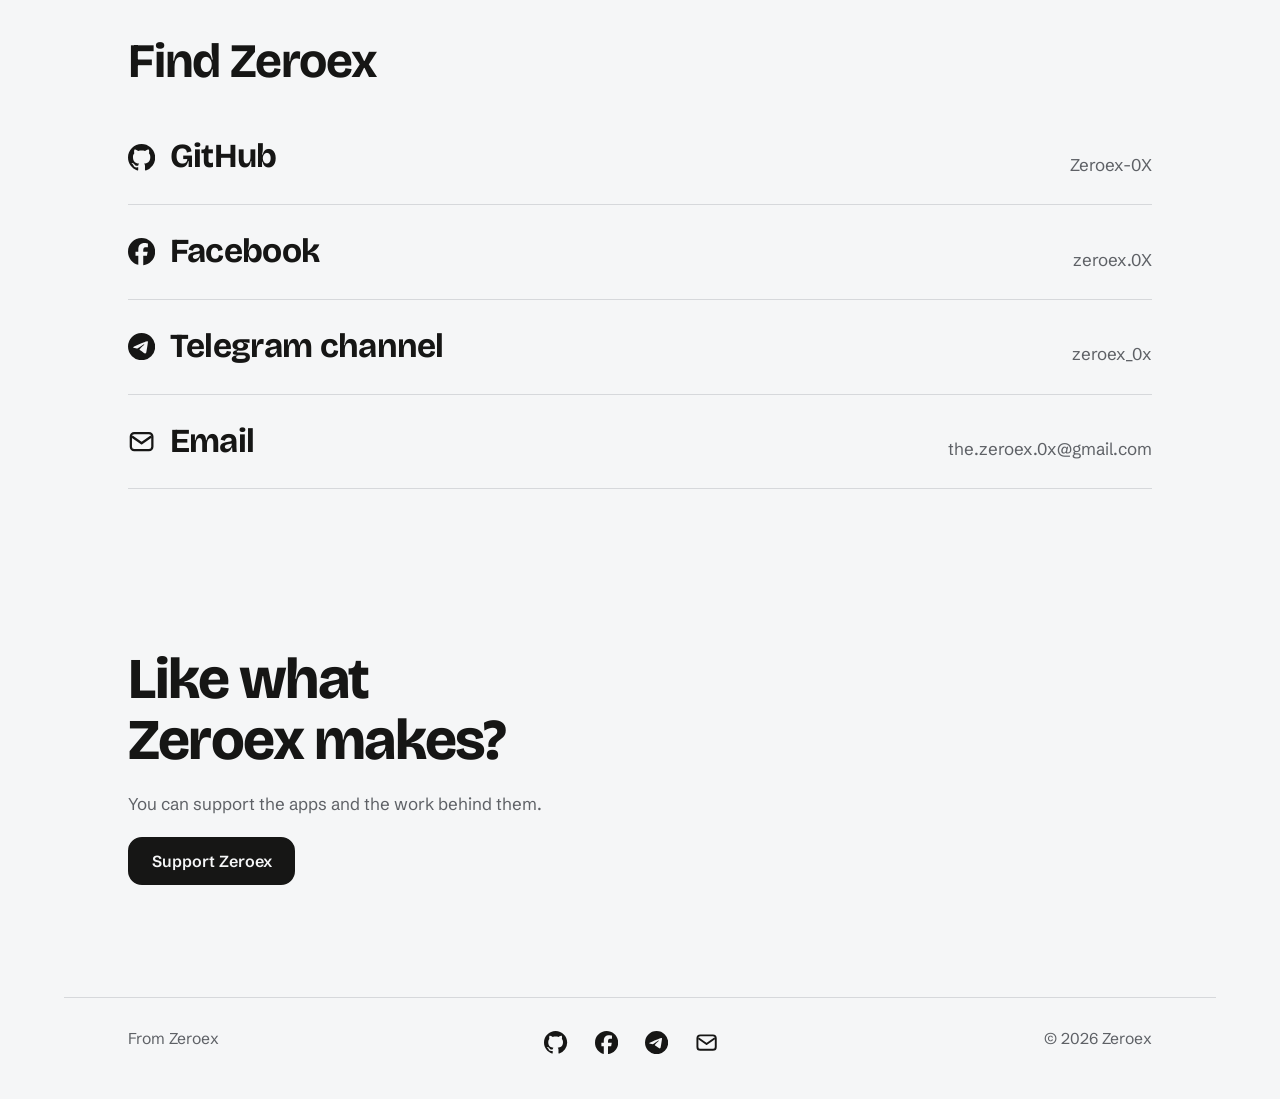
==== commit 1518c9a8: "Download button removed" ====
--- a/index.html
+++ b/index.html
@@ -7,6 +7,8 @@
 <meta name="description" content="Zeroex builds Android apps with Flutter, web tools, web TV, and bots for Telegram, Facebook and WhatsApp.">
 <meta property="og:title" content="Zeroex — Apps, web tools and bots">
 <meta property="og:description" content="Zeroex builds Android apps with Flutter, web tools, web TV, and bots for Telegram, Facebook and WhatsApp.">
+<link rel="canonical" href="https://zeroex-0x.github.io/">
+<meta property="og:url" content="https://zeroex-0x.github.io/">
 <meta name="theme-color" content="#161615">
 <link rel="icon" href="img/favicon.svg" type="image/svg+xml">
 <link rel="preconnect" href="https://fonts.googleapis.com">
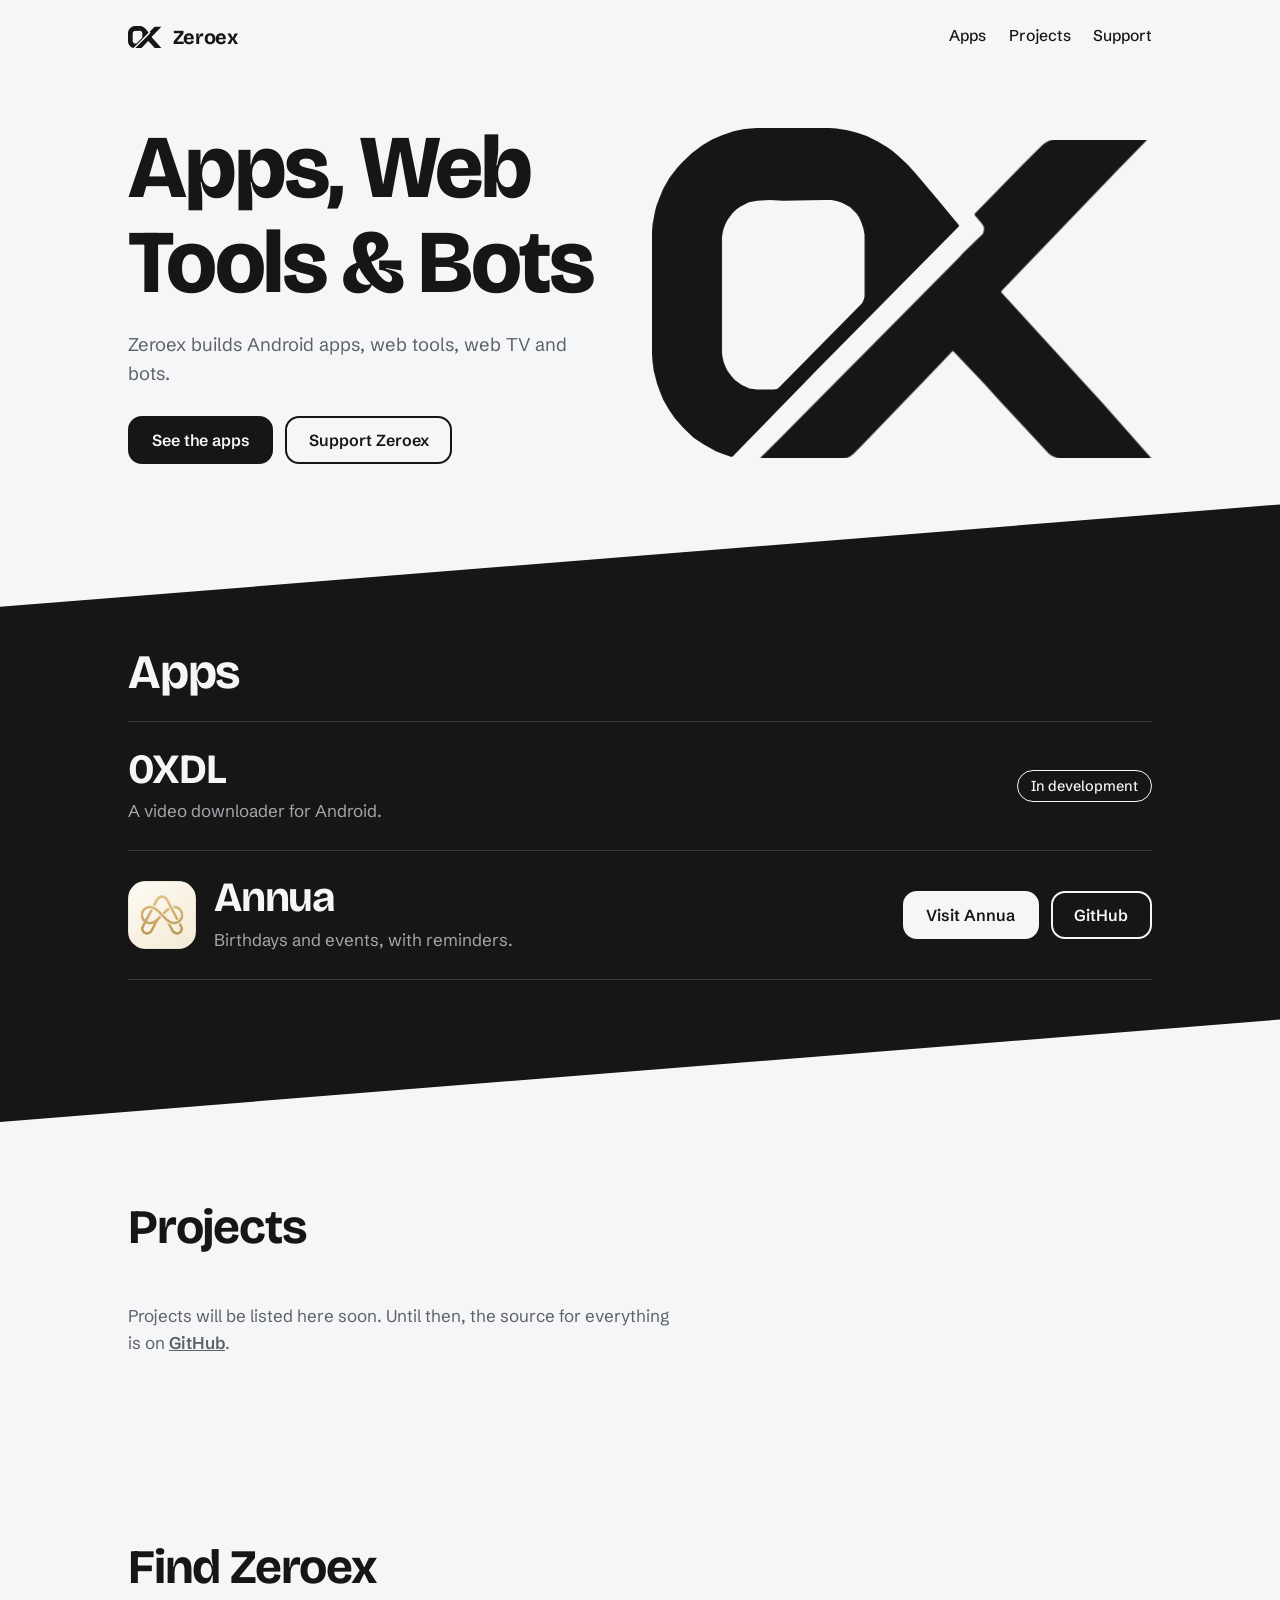
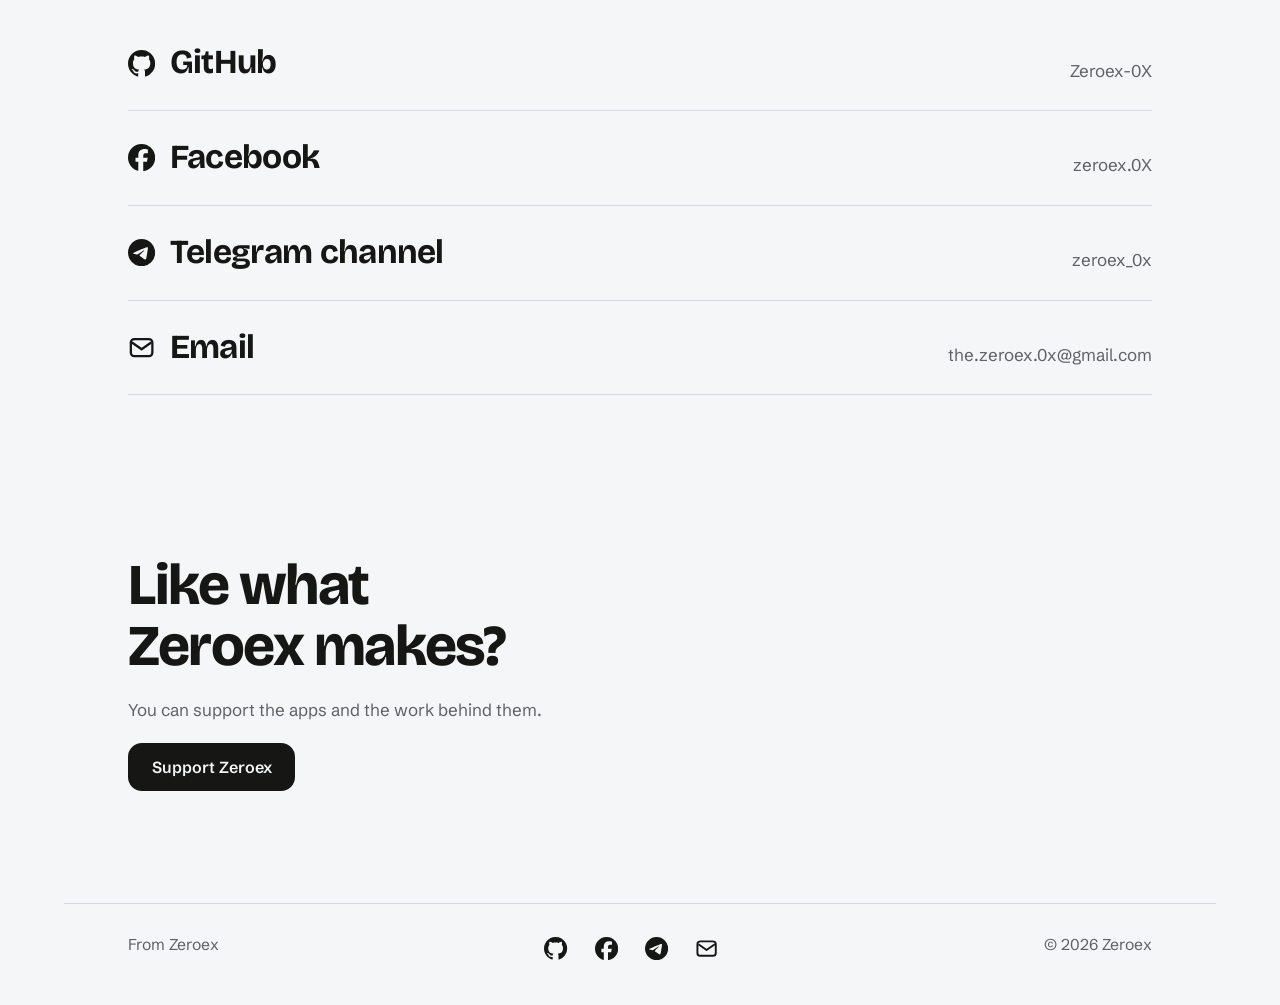
==== commit e6307f1f: "Sone text correction" ====
--- a/index.html
+++ b/index.html
@@ -3,7 +3,7 @@
 <head>
 <meta charset="utf-8">
 <meta name="viewport" content="width=device-width, initial-scale=1">
-<title>Zeroex — Apps, web tools and bots</title>
+<title>Zeroex</title>
 <meta name="description" content="Zeroex builds Android apps with Flutter, web tools, web TV, and bots for Telegram, Facebook and WhatsApp.">
 <meta property="og:title" content="Zeroex — Apps, web tools and bots">
 <meta property="og:description" content="Zeroex builds Android apps with Flutter, web tools, web TV, and bots for Telegram, Facebook and WhatsApp.">
@@ -33,8 +33,8 @@
 <main id="main">
   <section class="wrap hero" aria-labelledby="h">
     <div>
-      <h1 id="h">Apps, web tools and bots.</h1>
-      <p>Zeroex builds Android apps with Flutter, web tools, web TV, and bots for Telegram, Facebook and WhatsApp.</p>
+      <h1 id="h">Apps, Web Tools & Bots</h1>
+      <p>Zeroex builds Android apps, web tools, web TV and bots.</p>
       <div class="actions">
         <a class="btn" href="#apps">See the apps</a>
         <a class="btn ghost" href="support.html">Support Zeroex</a>
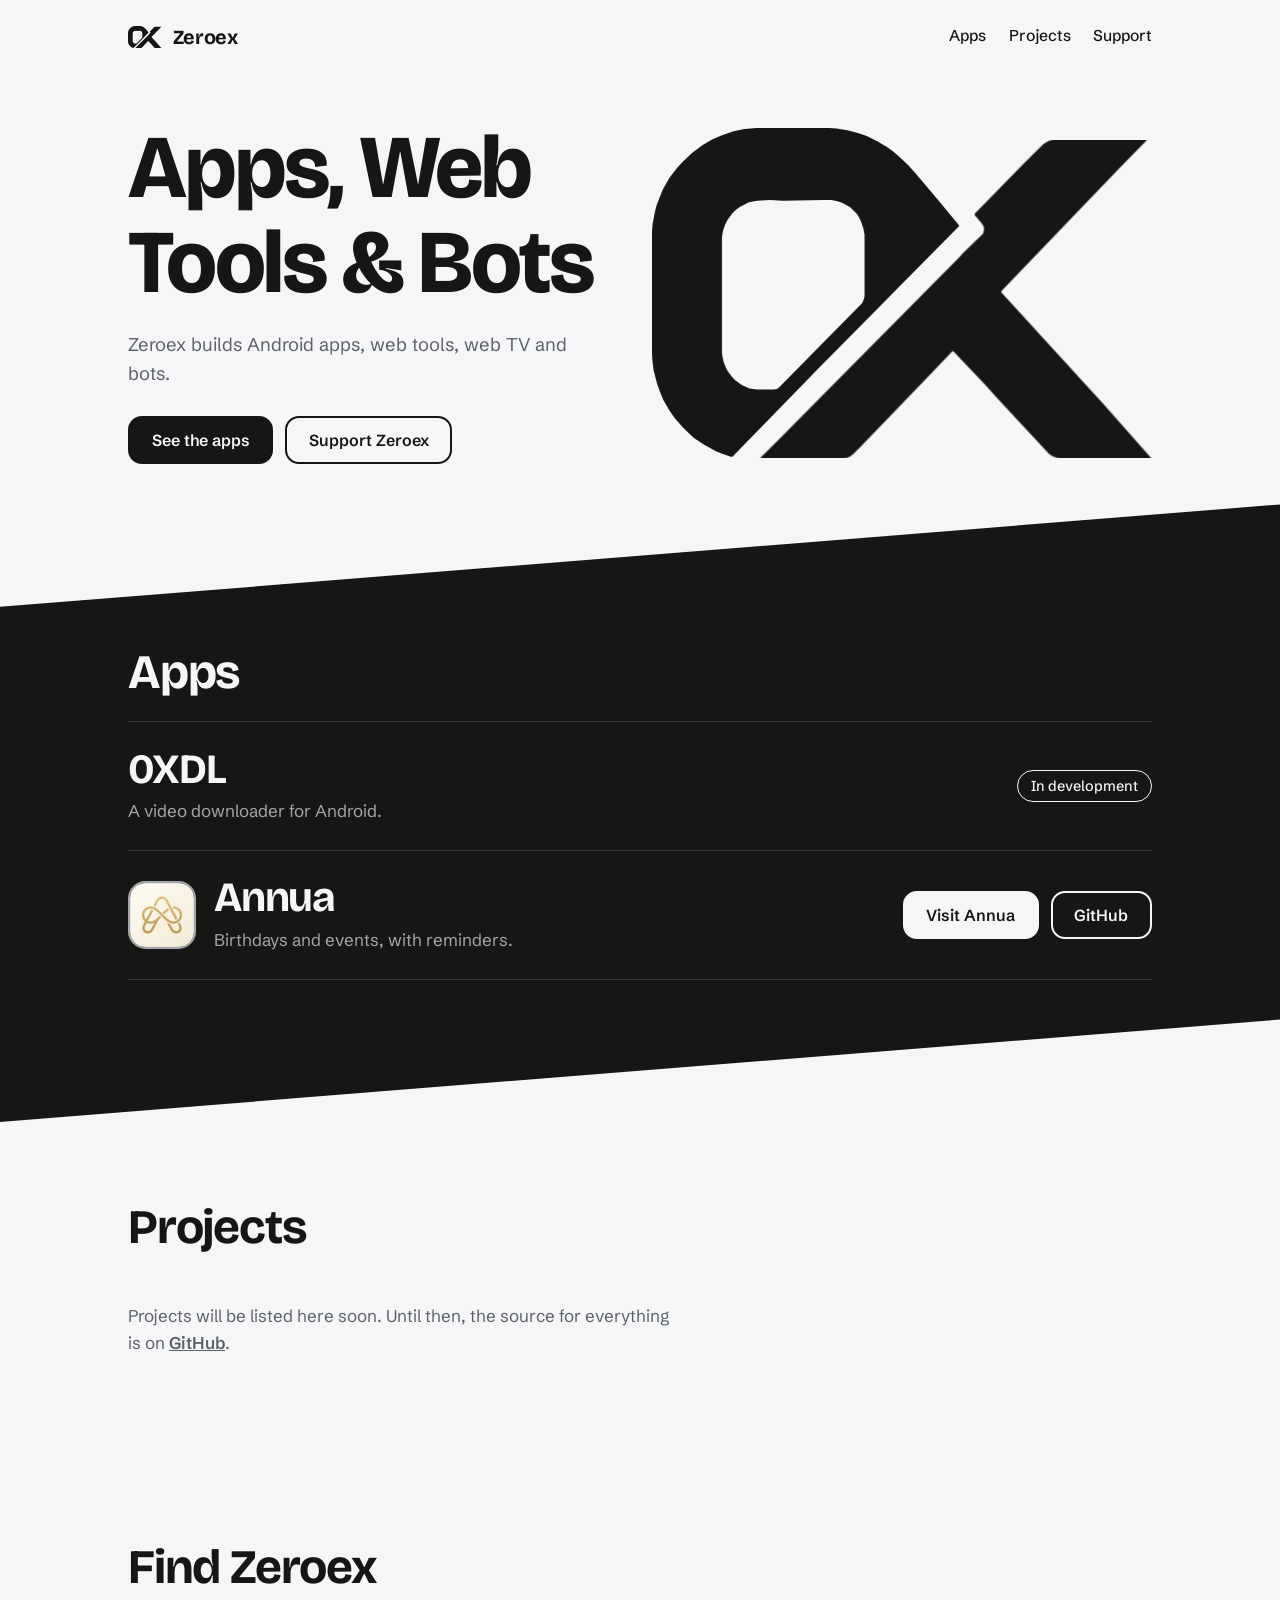
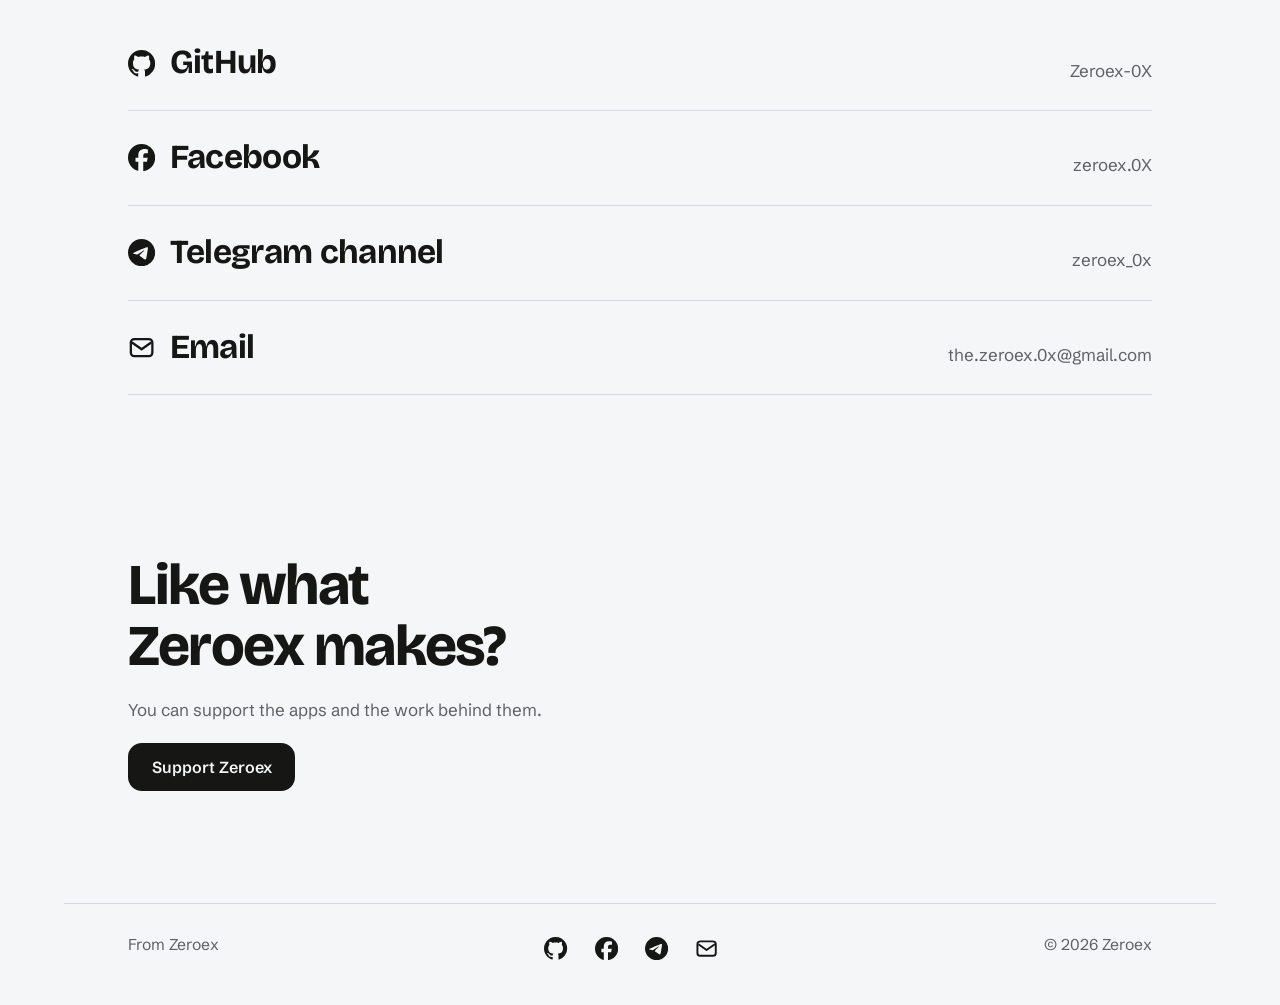
==== commit a97acaf5: "App Icon, Download count, published date, version added" ====
--- a/index.html
+++ b/index.html
@@ -14,7 +14,7 @@
 <link rel="preconnect" href="https://fonts.googleapis.com">
 <link rel="preconnect" href="https://fonts.gstatic.com" crossorigin>
 <link href="https://fonts.googleapis.com/css2?family=Bricolage+Grotesque:opsz,wght@12..96,500..800&family=Schibsted+Grotesk:wght@400..700&display=swap" rel="stylesheet">
-<link rel="stylesheet" href="css/style.css?v=4">
+<link rel="stylesheet" href="css/style.css?v=5">
 </head>
 <body>
 <svg width="0" height="0" style="position:absolute" aria-hidden="true" focusable="false"><defs><path id="zo" fill-rule="evenodd" d="M391 15 L374 9 L355 4 L335 1 L322 0 L190 0 L168 2 L148 6 L127 13 L109 21 L92 31 L72 46 L54 63 L45 73 L32 90 L20 111 L13 128 L8 141 L5 153 L1 175 L0 189 L0 411 L1 425 L3 441 L9 464 L14 478 L20 493 L31 512 L42 528 L57 545 L76 563 L94 575 L116 587 L125 591 L143 597 L146 597 L303 436 L558 178 L556 175 L518 129 L480 84 L465 67 L449 52 L437 42 L426 34 L409 24ZM351 139 L360 144 L371 155 L376 162 L380 171 L384 183 L386 194 L386 306 L385 310 L383 315 L381 319 L231 471 L227 474 L221 475 L191 475 L177 473 L172 471 L163 467 L151 458 L145 452 L137 441 L134 435 L130 425 L128 416 L127 408 L127 205 L127 198 L129 186 L133 175 L137 167 L146 155 L153 148 L160 143 L168 139 L176 135 L191 132 L214 131 L238 132 L313 131 L326 131 L337 133 L345 136Z"/><path id="zx" d="M899 21 L734 21 L729 21 L722 23 L716 26 L711 29 L677 63 L586 156 L586 158 L598 172 L602 178 L603 181 L603 185 L602 189 L601 192 L564 228 L559 234 L232 564 L195 601 L346 601 L355 599 L361 596 L366 592 L377 581 L507 446 L546 405 L547 405 L604 465 L631 495 L721 592 L727 596 L737 600 L744 601 L908 601 L908 601 L818 499 L634 298 L636 295 L701 227 L844 78 L899 22Z"/></defs></svg><a class="skip" href="#main">Skip to content</a>
@@ -33,7 +33,7 @@
 <main id="main">
   <section class="wrap hero" aria-labelledby="h">
     <div>
-      <h1 id="h">Apps, Web Tools & Bots</h1>
+      <h1 id="h">Apps, Web Tools &amp; Bots</h1>
       <p>Zeroex builds Android apps, web tools, web TV and bots.</p>
       <div class="actions">
         <a class="btn" href="#apps">See the apps</a>
@@ -86,7 +86,7 @@
   <span>© 2026 Zeroex</span>
 </footer>
 
-<script src="js/data.js"></script>
-<script src="js/home.js"></script>
+<script src="js/data.js?v=5"></script>
+<script src="js/home.js?v=5"></script>
 </body>
 </html>
--- a/css/style.css
+++ b/css/style.css
@@ -68,7 +68,11 @@
 @media (min-width:44rem){.row{grid-template-columns:1fr auto}}
 
 .row-main{display:flex;align-items:center;gap:1.1rem}
-.app-icon{width:4.25rem;height:4.25rem;border-radius:1.1rem;flex:none;object-fit:cover}
+.app-icon{width:4.25rem;height:4.25rem;border-radius:1.1rem;flex:none;object-fit:cover;border:2px solid var(--line)}
+.band .app-icon{border-color:var(--band-muted)}
+.title-line{display:flex;align-items:baseline;gap:.65rem;flex-wrap:wrap}
+.ver{font-size:.85rem;font-weight:600;border:1.5px solid currentColor;border-radius:999px;padding:.05rem .6rem;opacity:.8;white-space:nowrap}
+.ver:empty{display:none}
 .row-actions{display:flex;flex-wrap:wrap;gap:.75rem}
 .meta{margin-top:.5rem;font-size:.92rem}
 .meta:empty{display:none}
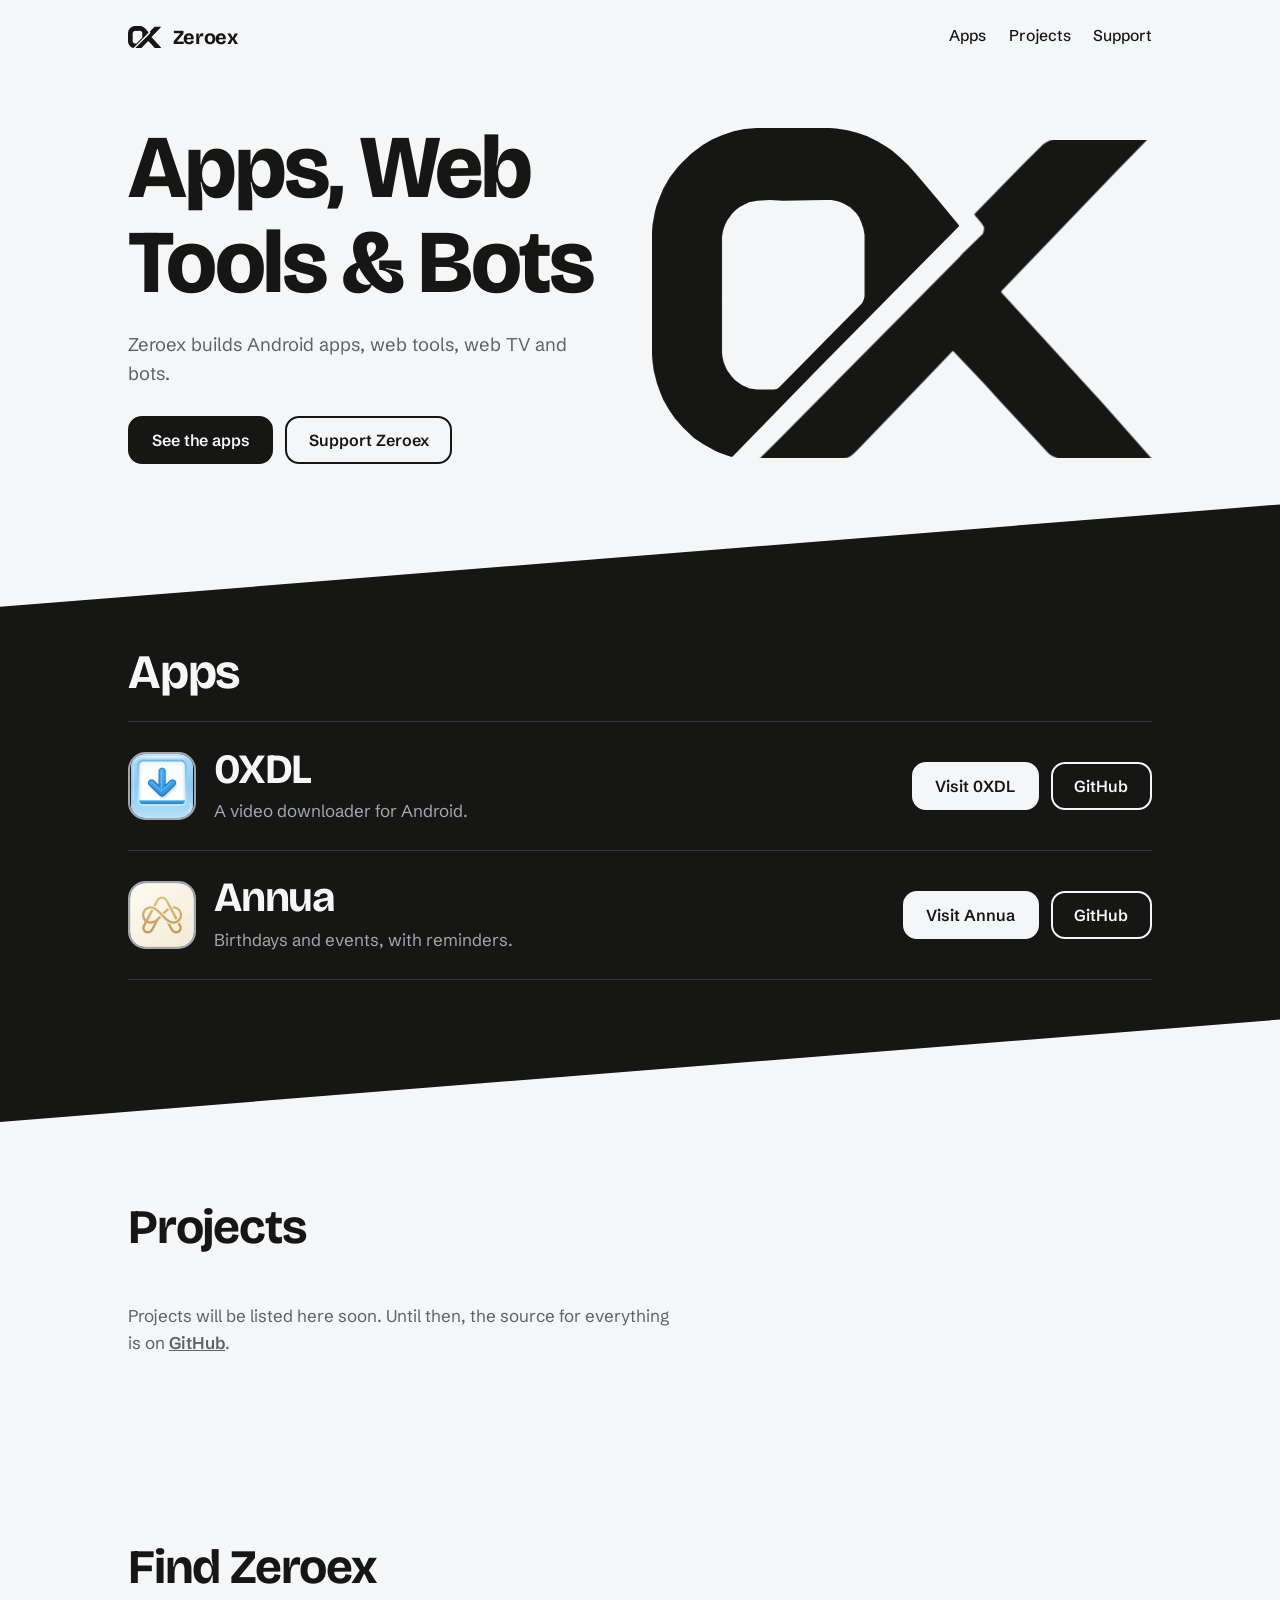
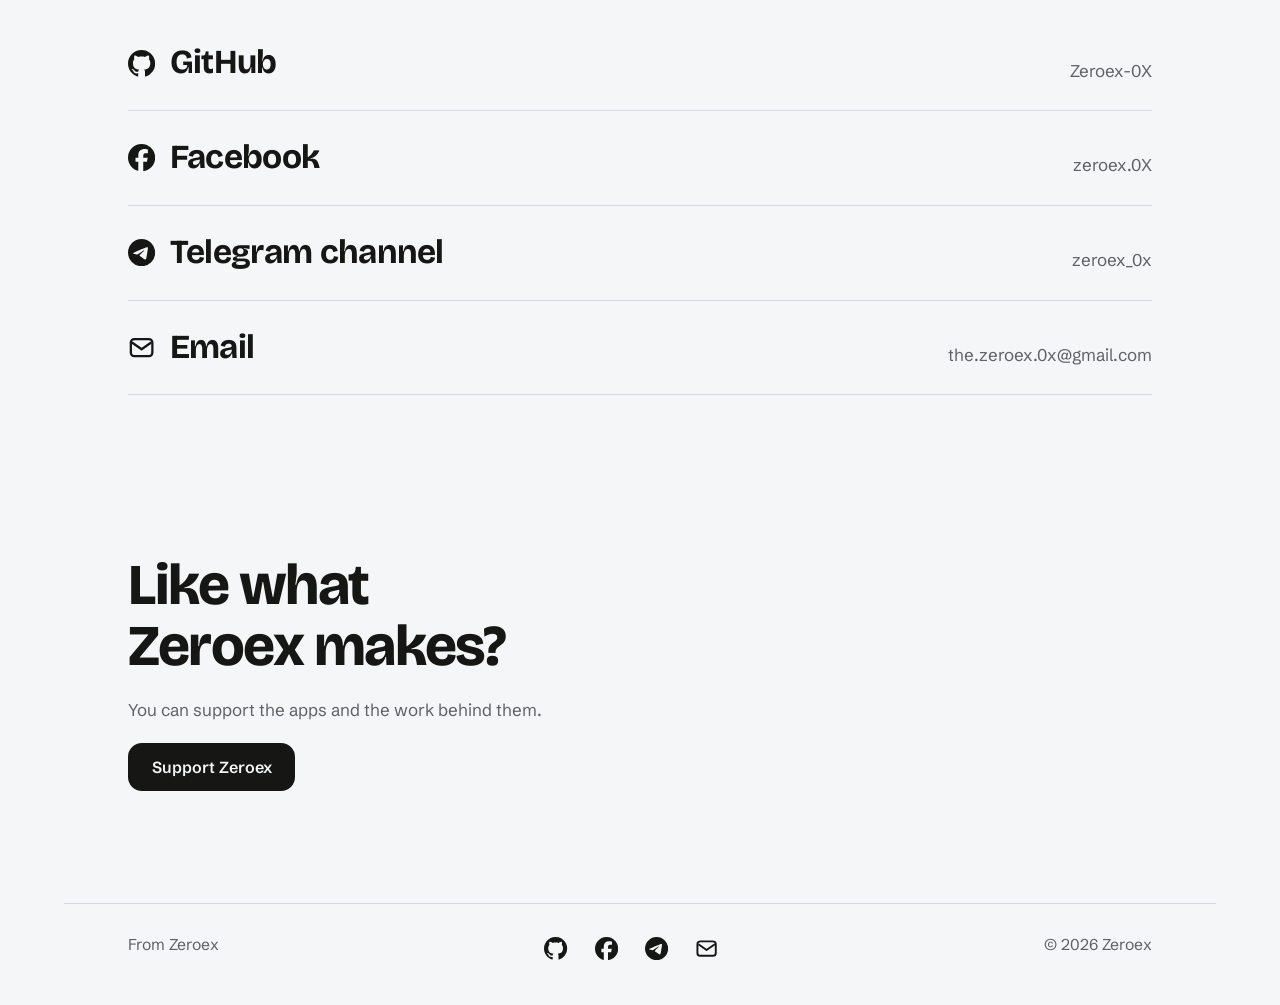
==== commit 12ee6093: "0XDL Update Added" ====
--- a/index.html
+++ b/index.html
@@ -14,7 +14,7 @@
 <link rel="preconnect" href="https://fonts.googleapis.com">
 <link rel="preconnect" href="https://fonts.gstatic.com" crossorigin>
 <link href="https://fonts.googleapis.com/css2?family=Bricolage+Grotesque:opsz,wght@12..96,500..800&family=Schibsted+Grotesk:wght@400..700&display=swap" rel="stylesheet">
-<link rel="stylesheet" href="css/style.css?v=5">
+<link rel="stylesheet" href="css/style.css?v=6">
 </head>
 <body>
 <svg width="0" height="0" style="position:absolute" aria-hidden="true" focusable="false"><defs><path id="zo" fill-rule="evenodd" d="M391 15 L374 9 L355 4 L335 1 L322 0 L190 0 L168 2 L148 6 L127 13 L109 21 L92 31 L72 46 L54 63 L45 73 L32 90 L20 111 L13 128 L8 141 L5 153 L1 175 L0 189 L0 411 L1 425 L3 441 L9 464 L14 478 L20 493 L31 512 L42 528 L57 545 L76 563 L94 575 L116 587 L125 591 L143 597 L146 597 L303 436 L558 178 L556 175 L518 129 L480 84 L465 67 L449 52 L437 42 L426 34 L409 24ZM351 139 L360 144 L371 155 L376 162 L380 171 L384 183 L386 194 L386 306 L385 310 L383 315 L381 319 L231 471 L227 474 L221 475 L191 475 L177 473 L172 471 L163 467 L151 458 L145 452 L137 441 L134 435 L130 425 L128 416 L127 408 L127 205 L127 198 L129 186 L133 175 L137 167 L146 155 L153 148 L160 143 L168 139 L176 135 L191 132 L214 131 L238 132 L313 131 L326 131 L337 133 L345 136Z"/><path id="zx" d="M899 21 L734 21 L729 21 L722 23 L716 26 L711 29 L677 63 L586 156 L586 158 L598 172 L602 178 L603 181 L603 185 L602 189 L601 192 L564 228 L559 234 L232 564 L195 601 L346 601 L355 599 L361 596 L366 592 L377 581 L507 446 L546 405 L547 405 L604 465 L631 495 L721 592 L727 596 L737 600 L744 601 L908 601 L908 601 L818 499 L634 298 L636 295 L701 227 L844 78 L899 22Z"/></defs></svg><a class="skip" href="#main">Skip to content</a>
@@ -86,7 +86,7 @@
   <span>© 2026 Zeroex</span>
 </footer>
 
-<script src="js/data.js?v=5"></script>
-<script src="js/home.js?v=5"></script>
+<script src="js/data.js?v=6"></script>
+<script src="js/home.js?v=6"></script>
 </body>
 </html>
--- a/css/style.css
+++ b/css/style.css
@@ -126,3 +126,15 @@
   @keyframes from-x{from{transform:translate(110px,-110px);opacity:0}to{transform:none;opacity:1}}
 }
 @media (prefers-reduced-motion:reduce){html{scroll-behavior:auto}}
+
+/* support page */
+.row.featured{padding-block:2.4rem}
+.row.featured h3{font-size:clamp(2.3rem,7vw,3.6rem)}
+.handle-line{margin-top:.5rem;font-weight:600;letter-spacing:.01em}
+.help{display:grid;gap:1rem;grid-template-columns:repeat(auto-fit,minmax(15rem,1fr))}
+.help-card{border:1.5px solid var(--line);border-radius:var(--radius);padding:1.5rem}
+.help-card h3{font-size:1.45rem;margin-bottom:.5rem}
+.help-card p{color:var(--muted)}
+.help-card a{font-weight:600}
+.thanks{display:grid;gap:1.25rem;justify-items:start}
+.thanks h2{font-size:clamp(2.1rem,6vw,3.6rem);font-weight:750}
